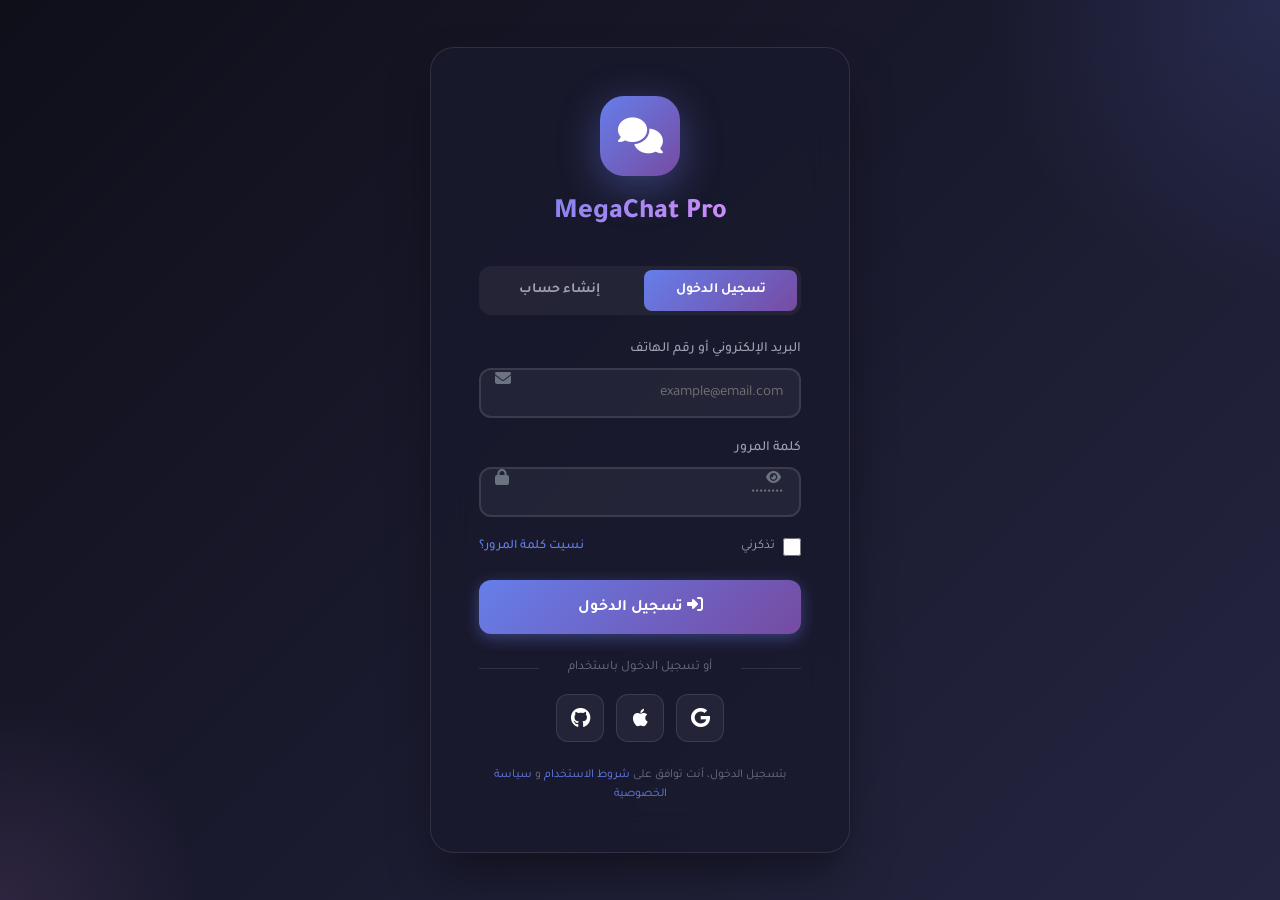
==== login.html @ 4c41cc25 "Create login.html" ====
<!DOCTYPE html>
<html lang="ar" dir="rtl">
<head>
    <meta charset="UTF-8">
    <meta name="viewport" content="width=device-width, initial-scale=1.0">
    <title>تسجيل الدخول - MegaChat Pro</title>
    <link rel="stylesheet" href="css/main.css">
    <link rel="stylesheet" href="css/animations.css">
    <link href="https://fonts.googleapis.com/css2?family=Tajawal:wght@300;400;500;700;800&display=swap" rel="stylesheet">
    <link rel="stylesheet" href="https://cdnjs.cloudflare.com/ajax/libs/font-awesome/6.4.0/css/all.min.css">
    <style>
        .auth-container {
            min-height: 100vh;
            display: flex;
            align-items: center;
            justify-content: center;
            background: linear-gradient(135deg, #0f0f1a 0%, #1a1a2e 50%, #252542 100%);
            position: relative;
            overflow: hidden;
        }

        .auth-container::before {
            content: '';
            position: absolute;
            width: 600px;
            height: 600px;
            background: radial-gradient(circle, rgba(102, 126, 234, 0.15) 0%, transparent 70%);
            top: -300px;
            right: -300px;
            animation: float 6s ease-in-out infinite;
        }

        .auth-container::after {
            content: '';
            position: absolute;
            width: 400px;
            height: 400px;
            background: radial-gradient(circle, rgba(240, 147, 251, 0.1) 0%, transparent 70%);
            bottom: -200px;
            left: -200px;
            animation: float 8s ease-in-out infinite reverse;
        }

        @keyframes float {
            0%, 100% { transform: translate(0, 0) scale(1); }
            50% { transform: translate(30px, -30px) scale(1.1); }
        }

        .auth-box {
            background: rgba(26, 26, 46, 0.8);
            backdrop-filter: blur(20px);
            border: 1px solid rgba(255, 255, 255, 0.1);
            border-radius: 24px;
            padding: 48px;
            width: 100%;
            max-width: 420px;
            position: relative;
            z-index: 10;
            box-shadow: 0 25px 50px -12px rgba(0, 0, 0, 0.5);
        }

        .auth-logo {
            text-align: center;
            margin-bottom: 32px;
        }

        .auth-logo-icon {
            width: 80px;
            height: 80px;
            background: linear-gradient(135deg, #667eea, #764ba2);
            border-radius: 24px;
            display: flex;
            align-items: center;
            justify-content: center;
            margin: 0 auto 16px;
            font-size: 36px;
            color: white;
            box-shadow: 0 10px 40px rgba(102, 126, 234, 0.4);
            animation: logoPulse 2s ease-in-out infinite;
        }

        @keyframes logoPulse {
            0%, 100% { transform: scale(1); box-shadow: 0 10px 40px rgba(102, 126, 234, 0.4); }
            50% { transform: scale(1.05); box-shadow: 0 15px 50px rgba(102, 126, 234, 0.6); }
        }

        .auth-logo h1 {
            font-size: 28px;
            font-weight: 800;
            background: linear-gradient(135deg, #667eea, #f093fb);
            -webkit-background-clip: text;
            -webkit-text-fill-color: transparent;
        }

        .auth-tabs {
            display: flex;
            gap: 8px;
            margin-bottom: 24px;
            background: rgba(255, 255, 255, 0.05);
            padding: 4px;
            border-radius: 12px;
        }

        .auth-tab {
            flex: 1;
            padding: 12px;
            background: none;
            border: none;
            color: #a0a0b0;
            font-family: inherit;
            font-size: 14px;
            font-weight: 600;
            cursor: pointer;
            border-radius: 8px;
            transition: all 0.3s ease;
        }

        .auth-tab.active {
            background: linear-gradient(135deg, #667eea, #764ba2);
            color: white;
        }

        .auth-form {
            display: none;
        }

        .auth-form.active {
            display: block;
            animation: fadeInUp 0.4s ease;
        }

        @keyframes fadeInUp {
            from { opacity: 0; transform: translateY(20px); }
            to { opacity: 1; transform: translateY(0); }
        }

        .form-group {
            margin-bottom: 20px;
            position: relative;
        }

        .form-group label {
            display: block;
            margin-bottom: 8px;
            font-size: 14px;
            color: #a0a0b0;
            font-weight: 500;
        }

        .input-icon {
            position: absolute;
            left: 16px;
            top: 50%;
            transform: translateY(-50%);
            color: #6b7280;
            transition: color 0.3s ease;
        }

        .form-group input {
            width: 100%;
            padding: 14px 16px 14px 48px;
            background: rgba(255, 255, 255, 0.05);
            border: 2px solid rgba(255, 255, 255, 0.1);
            border-radius: 12px;
            color: white;
            font-family: inherit;
            font-size: 15px;
            transition: all 0.3s ease;
        }

        .form-group input:focus {
            outline: none;
            border-color: #667eea;
            background: rgba(102, 126, 234, 0.05);
        }

        .form-group input:focus + .input-icon {
            color: #667eea;
        }

        .password-toggle {
            position: absolute;
            right: 16px;
            top: 50%;
            transform: translateY(-50%);
            background: none;
            border: none;
            color: #6b7280;
            cursor: pointer;
            padding: 4px;
        }

        .remember-forgot {
            display: flex;
            justify-content: space-between;
            align-items: center;
            margin-bottom: 24px;
            font-size: 13px;
        }

        .remember-me {
            display: flex;
            align-items: center;
            gap: 8px;
            color: #a0a0b0;
            cursor: pointer;
        }

        .remember-me input {
            width: 18px;
            height: 18px;
            accent-color: #667eea;
        }

        .forgot-password {
            color: #667eea;
            text-decoration: none;
            font-weight: 500;
            transition: color 0.3s ease;
        }

        .forgot-password:hover {
            color: #8b5cf6;
        }

        .btn-auth {
            width: 100%;
            padding: 16px;
            background: linear-gradient(135deg, #667eea, #764ba2);
            border: none;
            border-radius: 12px;
            color: white;
            font-family: inherit;
            font-size: 16px;
            font-weight: 700;
            cursor: pointer;
            transition: all 0.3s ease;
            box-shadow: 0 4px 15px rgba(102, 126, 234, 0.4);
            position: relative;
            overflow: hidden;
        }

        .btn-auth::before {
            content: '';
            position: absolute;
            top: 0;
            left: -100%;
            width: 100%;
            height: 100%;
            background: linear-gradient(90deg, transparent, rgba(255,255,255,0.2), transparent);
            transition: left 0.5s ease;
        }

        .btn-auth:hover::before {
            left: 100%;
        }

        .btn-auth:hover {
            transform: translateY(-2px);
            box-shadow: 0 8px 25px rgba(102, 126, 234, 0.5);
        }

        .btn-auth:active {
            transform: translateY(0);
        }

        .social-auth {
            margin-top: 24px;
            text-align: center;
        }

        .social-auth p {
            color: #6b7280;
            font-size: 13px;
            margin-bottom: 16px;
            position: relative;
        }

        .social-auth p::before,
        .social-auth p::after {
            content: '';
            position: absolute;
            top: 50%;
            width: 60px;
            height: 1px;
            background: rgba(255, 255, 255, 0.1);
        }

        .social-auth p::before { right: 0; }
        .social-auth p::after { left: 0; }

        .social-buttons {
            display: flex;
            gap: 12px;
            justify-content: center;
        }

        .btn-social {
            width: 48px;
            height: 48px;
            border-radius: 12px;
            background: rgba(255, 255, 255, 0.05);
            border: 1px solid rgba(255, 255, 255, 0.1);
            color: white;
            font-size: 20px;
            cursor: pointer;
            transition: all 0.3s ease;
            display: flex;
            align-items: center;
            justify-content: center;
        }

        .btn-social:hover {
            background: rgba(255, 255, 255, 0.1);
            transform: translateY(-3px);
        }

        .btn-social.google:hover { color: #ea4335; border-color: #ea4335; }
        .btn-social.apple:hover { color: #fff; border-color: #fff; }
        .btn-social.github:hover { color: #fff; border-color: #fff; }

        .terms {
            margin-top: 24px;
            text-align: center;
            font-size: 12px;
            color: #6b7280;
            line-height: 1.6;
        }

        .terms a {
            color: #667eea;
            text-decoration: none;
        }

        .alert {
            padding: 12px 16px;
            border-radius: 8px;
            margin-bottom: 16px;
            font-size: 14px;
            display: none;
            align-items: center;
            gap: 8px;
        }

        .alert.error {
            background: rgba(239, 68, 68, 0.1);
            border: 1px solid rgba(239, 68, 68, 0.2);
            color: #ef4444;
        }

        .alert.success {
            background: rgba(74, 222, 128, 0.1);
            border: 1px solid rgba(74, 222, 128, 0.2);
            color: #4ade80;
        }

        .alert.show {
            display: flex;
            animation: shake 0.5s ease;
        }

        @keyframes shake {
            0%, 100% { transform: translateX(0); }
            25% { transform: translateX(-10px); }
            75% { transform: translateX(10px); }
        }
    </style>
</head>
<body>
    <div class="auth-container">
        <div class="auth-box">
            <div class="auth-logo">
                <div class="auth-logo-icon">
                    <i class="fas fa-comments"></i>
                </div>
                <h1>MegaChat Pro</h1>
            </div>

            <div class="auth-tabs">
                <button class="auth-tab active" data-tab="login">تسجيل الدخول</button>
                <button class="auth-tab" data-tab="register">إنشاء حساب</button>
            </div>

            <!-- نموذج تسجيل الدخول -->
            <form class="auth-form active" id="loginForm">
                <div class="alert" id="loginAlert">
                    <i class="fas fa-exclamation-circle"></i>
                    <span></span>
                </div>

                <div class="form-group">
                    <label>البريد الإلكتروني أو رقم الهاتف</label>
                    <input type="text" id="loginEmail" placeholder="example@email.com" required>
                    <i class="fas fa-envelope input-icon"></i>
                </div>

                <div class="form-group">
                    <label>كلمة المرور</label>
                    <input type="password" id="loginPassword" placeholder="••••••••" required>
                    <i class="fas fa-lock input-icon"></i>
                    <button type="button" class="password-toggle" onclick="togglePassword('loginPassword')">
                        <i class="fas fa-eye"></i>
                    </button>
                </div>

                <div class="remember-forgot">
                    <label class="remember-me">
                        <input type="checkbox" id="rememberMe">
                        <span>تذكرني</span>
                    </label>
                    <a href="#" class="forgot-password">نسيت كلمة المرور؟</a>
                </div>

                <button type="submit" class="btn-auth">
                    <i class="fas fa-sign-in-alt"></i> تسجيل الدخول
                </button>
            </form>

            <!-- نموذج التسجيل -->
            <form class="auth-form" id="registerForm">
                <div class="alert" id="registerAlert">
                    <i class="fas fa-exclamation-circle"></i>
                    <span></span>
                </div>

                <div class="form-group">
                    <label>الاسم الكامل</label>
                    <input type="text" id="registerName" placeholder="أحمد محمد" required>
                    <i class="fas fa-user input-icon"></i>
                </div>

                <div class="form-group">
                    <label>البريد الإلكتروني</label>
                    <input type="email" id="registerEmail" placeholder="example@email.com" required>
                    <i class="fas fa-envelope input-icon"></i>
                </div>

                <div class="form-group">
                    <label>كلمة المرور</label>
                    <input type="password" id="registerPassword" placeholder="••••••••" required minlength="8">
                    <i class="fas fa-lock input-icon"></i>
                    <button type="button" class="password-toggle" onclick="togglePassword('registerPassword')">
                        <i class="fas fa-eye"></i>
                    </button>
                </div>

                <div class="form-group">
                    <label>تأكيد كلمة المرور</label>
                    <input type="password" id="confirmPassword" placeholder="••••••••" required>
                    <i class="fas fa-lock input-icon"></i>
                </div>

                <button type="submit" class="btn-auth">
                    <i class="fas fa-user-plus"></i> إنشاء حساب
                </button>
            </form>

            <div class="social-auth">
                <p>أو تسجيل الدخول باستخدام</p>
                <div class="social-buttons">
                    <button class="btn-social google" onclick="socialLogin('google')">
                        <i class="fab fa-google"></i>
                    </button>
                    <button class="btn-social apple" onclick="socialLogin('apple')">
                        <i class="fab fa-apple"></i>
                    </button>
                    <button class="btn-social github" onclick="socialLogin('github')">
                        <i class="fab fa-github"></i>
                    </button>
                </div>
            </div>

            <p class="terms">
                بتسجيل الدخول، أنت توافق على <a href="#">شروط الاستخدام</a> و <a href="#">سياسة الخصوصية</a>
            </p>
        </div>
    </div>

    <script src="js/storage.js"></script>
    <script>
        // تبديل التبويبات
        document.querySelectorAll('.auth-tab').forEach(tab => {
            tab.addEventListener('click', () => {
                document.querySelectorAll('.auth-tab').forEach(t => t.classList.remove('active'));
                document.querySelectorAll('.auth-form').forEach(f => f.classList.remove('active'));
                
                tab.classList.add('active');
                document.getElementById(tab.dataset.tab + 'Form').classList.add('active');
            });
        });

        // إظهار/إخفاء كلمة المرور
        function togglePassword(inputId) {
            const input = document.getElementById(inputId);
            const icon = input.nextElementSibling.nextElementSibling.querySelector('i');
            
            if (input.type === 'password') {
                input.type = 'text';
                icon.classList.remove('fa-eye');
                icon.classList.add('fa-eye-slash');
            } else {
                input.type = 'password';
                icon.classList.remove('fa-eye-slash');
                icon.classList.add('fa-eye');
            }
        }

        // تسجيل الدخول
        document.getElementById('loginForm').addEventListener('submit', async (e) => {
            e.preventDefault();
            
            const email = document.getElementById('loginEmail').value;
            const password = document.getElementById('loginPassword').value;
            const remember = document.getElementById('rememberMe').checked;
            
            // محاكاة تسجيل الدخول
            const alert = document.getElementById('loginAlert');
            
            if (email && password.length >= 6) {
                // نجاح
                const user = {
                    id: Date.now(),
                    name: email.split('@')[0],
                    email: email,
                    avatar: `https://i.pravatar.cc/150?img=${Math.floor(Math.random() * 70)}`,
                    status: 'online'
                };
                
                StorageManager.setLocal('user', user);
                StorageManager.setLocal('isLoggedIn', true);
                StorageManager.setLocal('rememberMe', remember);
                
                alert.className = 'alert success show';
                alert.querySelector('span').textContent = 'جاري تسجيل الدخول...';
                
                setTimeout(() => {
                    window.location.href = 'index.html';
                }, 1000);
            } else {
                alert.className = 'alert error show';
                alert.querySelector('span').textContent = 'البريد الإلكتروني أو كلمة المرور غير صحيحة';
            }
        });

        // التسجيل
        document.getElementById('registerForm').addEventListener('submit', async (e) => {
            e.preventDefault();
            
            const name = document.getElementById('registerName').value;
            const email = document.getElementById('registerEmail').value;
            const password = document.getElementById('registerPassword').value;
            const confirm = document.getElementById('confirmPassword').value;
            
            const alert = document.getElementById('registerAlert');
            
            if (password !== confirm) {
                alert.className = 'alert error show';
                alert.querySelector('span').textContent = 'كلمات المرور غير متطابقة';
                return;
            }
            
            if (password.length < 8) {
                alert.className = 'alert error show';
                alert.querySelector('span').textContent = 'كلمة المرور يجب أن تكون 8 أحرف على الأقل';
                return;
            }
            
            // نجاح التسجيل
            const user = {
                id: Date.now(),
                name: name,
                email: email,
                avatar: `https://i.pravatar.cc/150?img=${Math.floor(Math.random() * 70)}`,
                status: 'online'
            };
            
            StorageManager.setLocal('user', user);
            StorageManager.setLocal('isLoggedIn', true);
            
            alert.className = 'alert success show';
            alert.querySelector('span').textContent = 'تم إنشاء الحساب بنجاح!';
            
            setTimeout(() => {
                window.location.href = 'index.html';
            }, 1500);
        });

        // تسجيل دخول اجتماعي
        function socialLogin(provider) {
            console.log('Social login with:', provider);
            // محاكاة
            const user = {
                id: Date.now(),
                name: provider + ' User',
                email: `user@${provider}.com`,
                avatar: `https://i.pravatar.cc/150?img=${Math.floor(Math.random() * 70)}`,
                status: 'online'
            };
            
            StorageManager.setLocal('user', user);
            StorageManager.setLocal('isLoggedIn', true);
            
            window.location.href = 'index.html';
        }

        // التحقق من تسجيل الدخول
        i
---- css/main.css ----
/* ==========================================
   MegaChat Pro - Main Styles
   ========================================== */

/* CSS Variables */
:root {
    /* الألوان الأساسية */
    --primary: #667eea;
    --primary-light: #8b5cf6;
    --primary-dark: #5a67d8;
    --secondary: #764ba2;
    --accent: #f093fb;
    
    /* ألوان الحالة */
    --online: #4ade80;
    --offline: #9ca3af;
    --away: #fbbf24;
    --busy: #ef4444;
    
    /* الخلفيات */
    --bg-primary: #0f0f1a;
    --bg-secondary: #1a1a2e;
    --bg-tertiary: #252542;
    --bg-elevated: #2d2d4a;
    
    /* النصوص */
    --text-primary: #ffffff;
    --text-secondary: #a0a0b0;
    --text-tertiary: #6b7280;
    --text-muted: #4b5563;
    
    /* الحدود والظلال */
    --border-color: rgba(255, 255, 255, 0.1);
    --shadow-sm: 0 1px 2px 0 rgba(0, 0, 0, 0.05);
    --shadow: 0 4px 6px -1px rgba(0, 0, 0, 0.1);
    --shadow-lg: 0 10px 15px -3px rgba(0, 0, 0, 0.1);
    --shadow-xl: 0 20px 25px -5px rgba(0, 0, 0, 0.1);
    
    /* المسافات */
    --space-xs: 0.25rem;
    --space-sm: 0.5rem;
    --space-md: 1rem;
    --space-lg: 1.5rem;
    --space-xl: 2rem;
    
    /* الحواف */
    --radius-sm: 0.375rem;
    --radius: 0.5rem;
    --radius-lg: 0.75rem;
    --radius-xl: 1rem;
    --radius-full: 9999px;
    
    /* الانتقالات */
    --transition-fast: 150ms ease;
    --transition: 300ms ease;
    --transition-slow: 500ms ease;
    
    /* الخطوط */
    --font-family: 'Tajawal', -apple-system, BlinkMacSystemFont, sans-serif;
    --font-mono: 'Courier New', monospace;
}

/* Reset & Base */
*, *::before, *::after {
    margin: 0;
    padding: 0;
    box-sizing: border-box;
}

html {
    font-size: 16px;
    -webkit-font-smoothing: antialiased;
    -moz-osx-font-smoothing: grayscale;
}

body {
    font-family: var(--font-family);
    background: var(--bg-primary);
    color: var(--text-primary);
    line-height: 1.5;
    overflow: hidden;
    height: 100vh;
    width: 100vw;
}

/* Scrollbar */
::-webkit-scrollbar {
    width: 6px;
    height: 6px;
}

::-webkit-scrollbar-track {
    background: transparent;
}

::-webkit-scrollbar-thumb {
    background: var(--bg-tertiary);
    border-radius: var(--radius-full);
}

::-webkit-scrollbar-thumb:hover {
    background: var(--text-tertiary);
}

/* Utility Classes */
.hidden { display: none !important; }
.invisible { visibility: hidden; }
.flex { display: flex; }
.flex-col { flex-direction: column; }
.items-center { align-items: center; }
.justify-center { justify-content: center; }
.gap-2 { gap: 0.5rem; }
.gap-4 { gap: 1rem; }
.w-full { width: 100%; }
.h-full { height: 100%; }
.relative { position: relative; }
.absolute { position: absolute; }

/* Preloader */
.preloader {
    position: fixed;
    inset: 0;
    background: var(--bg-primary);
    display: flex;
    align-items: center;
    justify-content: center;
    z-index: 9999;
    transition: opacity var(--transition-slow), visibility var(--transition-slow);
}

.preloader.hidden {
    opacity: 0;
    visibility: hidden;
}

.preloader-content {
    text-align: center;
    padding: var(--space-xl);
}

/* 3D Logo Animation */
.logo-3d {
    width: 100px;
    height: 100px;
    margin: 0 auto var(--space-xl);
    perspective: 1000px;
}

.cube {
    width: 100%;
    height: 100%;
    position: relative;
    transform-style: preserve-3d;
    animation: rotate3d 4s infinite linear;
}

.face {
    position: absolute;
    width: 100px;
    height: 100px;
    background: linear-gradient(135deg, var(--primary), var(--secondary));
    border: 2px solid rgba(255,255,255,0.1);
    opacity: 0.9;
}

.front  { transform: translateZ(50px); }
.back   { transform: rotateY(180deg) translateZ(50px); }
.right  { transform: rotateY(90deg) translateZ(50px); }
.left   { transform: rotateY(-90deg) translateZ(50px); }
.top    { transform: rotateX(90deg) translateZ(50px); }
.bottom { transform: rotateX(-90deg) translateZ(50px); }

@keyframes rotate3d {
    0% { transform: rotateX(0deg) rotateY(0deg); }
    100% { transform: rotateX(360deg) rotateY(360deg); }
}

.loading-text {
    font-size: 2.5rem;
    font-weight: 800;
    background: linear-gradient(135deg, var(--primary), var(--accent));
    -webkit-background-clip: text;
    -webkit-text-fill-color: transparent;
    margin-bottom: var(--space-lg);
    animation: pulse 2s infinite;
}

.progress-container {
    width: 300px;
    height: 6px;
    background: var(--bg-tertiary);
    border-radius: var(--radius-full);
    margin: 0 auto var(--space-md);
    position: relative;
    overflow: hidden;
}

.progress-bar {
    height: 100%;
    background: linear-gradient(90deg, var(--primary), var(--accent));
    border-radius: var(--radius-full);
    width: 0%;
    transition: width 0.3s ease;
    position: relative;
    overflow: hidden;
}

.progress-bar::after {
    content: '';
    position: absolute;
    top: 0;
    left: 0;
    right: 0;
    bottom: 0;
    background: linear-gradient(90deg, transparent, rgba(255,255,255,0.3), transparent);
    animation: shimmer 1.5s infinite;
}

@keyframes shimmer {
    0% { transform: translateX(-100%); }
    100% { transform: translateX(100%); }
}

.progress-text {
    position: absolute;
    top: -25px;
    left: 50%;
    transform: translateX(-50%);
    font-size: 0.875rem;
    color: var(--text-secondary);
    font-weight: 600;
}

.loading-status {
    color: var(--text-secondary);
    font-size: 0.875rem;
    animation: fadeInOut 2s infinite;
}

@keyframes fadeInOut {
    0%, 100% { opacity: 0.5; }
    50% { opacity: 1; }
}

/* App Container */
.app {
    display: flex;
    height: 100vh;
    width: 100vw;
    overflow: hidden;
    opacity: 0;
    transition: opacity var(--transition-slow);
}

.app.visible {
    opacity: 1;
}

/* Sidebar */
.sidebar {
    width: 380px;
    min-width: 380px;
    background: var(--bg-secondary);
    border-left: 1px solid var(--border-color);
    display: flex;
    flex-direction: column;
    position: relative;
    z-index: 100;
    transition: transform var(--transition);
}

.sidebar.collapsed {
    transform: translateX(100%);
}

/* Sidebar Header */
.sidebar-header {
    padding: var(--space-md) var(--space-lg);
    display: flex;
    align-items: center;
    justify-content: space-between;
    border-bottom: 1px solid var(--border-color);
}

.brand {
    display: flex;
    align-items: center;
    gap: var(--space-sm);
}

.logo-icon {
    width: 40px;
    height: 40px;
    background: linear-gradient(135deg, var(--primary), var(--secondary));
    border-radius: var(--radius-lg);
    display: flex;
    align-items: center;
    justify-content: center;
    font-size: 1.25rem;
    box-shadow: 0 4px 15px rgba(102, 126, 234, 0.4);
}

.brand-name {
    font-size: 1.5rem;
    font-weight: 700;
    background: linear-gradient(135deg, var(--primary), var(--accent));
    -webkit-background-clip: text;
    -webkit-text-fill-color: transparent;
}

/* Buttons */
.btn-icon {
    width: 40px;
    height: 40px;
    border-radius: var(--radius-full);
    border: none;
    background: transparent;
    color: var(--text-secondary);
    cursor: pointer;
    display: flex;
    align-items: center;
    justify-content: center;
    transition: all var(--transition-fast);
    position: relative;
}

.btn-icon:hover {
    background: var(--bg-tertiary);
    color: var(--text-primary);
    transform: scale(1.05);
}

.btn-icon:active {
    transform: scale(0.95);
}

/* User Card */
.user-card {
    padding: var(--space-md) var(--space-lg);
    display: flex;
    align-items: center;
    gap: var(--space-md);
    position: relative;
    cursor: pointer;
    transition: background var(--transition-fast);
}

.user-card:hover {
    background: var(--bg-tertiary);
}

.user-avatar-container {
    position: relative;
    width: 50px;
    height: 50px;
}

.user-avatar {
    width: 100%;
    height: 100%;
    border-radius: var(--radius-full);
    object-fit: cover;
    border: 3px solid transparent;
    background: linear-gradient(135deg, var(--primary), var(--secondary)) border-box;
    -webkit-mask: linear-gradient(#fff 0 0) padding-box, linear-gradient(#fff 0 0);
    -webkit-mask-composite: xor;
    mask-composite: exclude;
}

.status-ring {
    position: absolute;
    bottom: 0;
    right: 0;
    width: 14px;
    height: 14px;
    border-radius: var(--radius-full);
    border: 2px solid var(--bg-secondary);
}

.status-ring.online { background: var(--online); box-shadow: 0 0 10px var(--online); }
.status-ring.offline { background: var(--offline); }
.status-ring.away { background: var(--away); }
.status-ring.busy { background: var(--busy); }

.story-ring {
    position: absolute;
    inset: -3px;
    border-radius: var(--radius-full);
    border: 2px solid transparent;
    pointer-events: none;
}

.story-ring[data-has-story="true"] {
    border-color: var(--accent);
    animation: storyPulse 2s infinite;
}

@keyframes storyPulse {
    0%, 100% { box-shadow: 0 0 0 0 rgba(240, 147, 251, 0.4); }
    50% { box-shadow: 0 0 0 10px rgba(240, 147, 251, 0); }
}

.user-info {
    flex: 1;
    min-width: 0;
}

.user-info h3 {
    font-size: 1rem;
    font-weight: 600;
    margin-bottom: 2px;
    white-space: nowrap;
    overflow: hidden;
    text-overflow: ellipsis;
}

.user-status {
    font-size: 0.75rem;
    color: var(--online);
    display: flex;
    align-items: center;
    gap: 4px;
}

/* Dropdown */
.dropdown-menu {
    position: absolute;
    top: 100%;
    right: var(--space-lg);
    background: var(--bg-elevated);
    border-radius: var(--radius-lg);
    box-shadow: var(--shadow-xl);
    min-width: 200px;
    padding: var(--space-sm);
    opacity: 0;
    visibility: hidden;
    transform: translateY(-10px);
    transition: all var(--transition);
    z-index: 1000;
    border: 1px solid var(--border-color);
}

.dropdown-menu.active {
    opacity: 1;
    visibility: visible;
    transform: translateY(0);
}

.dropdown-item {
    display: flex;
    align-items: center;
    gap: var(--space-md);
    padding: var(--space-md);
    color: var(--text-primary);
    text-decoration: none;
    border-radius: var(--radius);
    transition: background var(--transition-fast);
    cursor: pointer;
}

.dropdown-item:hover {
    background: var(--bg-tertiary);
}

.dropdown-item.text-danger {
    color: var(--busy);
}

.dropdown-divider {
    height: 1px;
    background: var(--border-color);
    margin: var(--space-sm) 0;
}

/* Search Section */
.search-section {
    padding: var(--space-md) var(--space-lg);
    border-bottom: 1px solid var(--border-color);
}

.search-box {
    position: relative;
    display: flex;
    align-items: center;
}

.search-icon {
    position: absolute;
    right: var(--space-md);
    color: var(--text-secondary);
    pointer-events: none;
}

.search-box input {
    width: 100%;
    padding: var(--space-md) var(--space-xl);
    padding-left: 40px;
    background: var(--bg-tertiary);
    border: 2px solid transparent;
    border-radius: var(--radius-full);
    color: var(--text-primary);
    font-family: inherit;
    font-size: 0.9rem;
    transition: all var(--transition-fast);
}

.search-box input:focus {
    outline: none;
    border-color: var(--primary);
    background: var(--bg-elevated);
}

.search-filter {
    position: absolute;
    left: var(--space-sm);
}

/* Search Filters */
.search-filters {
    display: flex;
    gap: var(--space-sm);
    margin-top: var(--space-md);
    overflow-x: auto;
    padding-bottom: var(--space-sm);
}

.filter-chip {
    display: flex;
    align-items: center;
    gap: var(--space-xs);
    padding: var(--space-sm) var(--space-md);
    background: var(--bg-tertiary);
    border-radius: var(--radius-full);
    font-size: 0.8rem;
    color: var(--text-secondary);
    cursor: pointer;
    white-space: nowrap;
    transition: all var(--transition-fast);
    border: 1px solid transparent;
}

.filter-chip:hover {
    background: var(--bg-elevated);
}

.filter-chip.active {
    background: linear-gradient(135deg, var(--primary), var(--secondary));
    color: white;
    border-color: var(--primary);
}

/* Tabs */
.tabs-container {
    flex: 1;
    display: flex;
    flex-direction: column;
    overflow: hidden;
}

.tabs-header {
    display: flex;
    padding: 0 var(--space-lg);
    border-bottom: 1px solid var(--border-color);
    gap: var(--space-xs);
}

.tab-btn {
    flex: 1;
    padding: var(--space-md);
    background: none;
    border: none;
    color: var(--text-secondary);
    font-family: inherit;
    font-size: 0.85rem;
    cursor: pointer;
    position: relative;
    transition: all var(--transition-fast);
    display: flex;
    align-items: center;
    justify-content: center;
    gap: var(--space-xs);
    border-bottom: 2px solid transparent;
    margin-bottom: -1px;
}

.tab-btn:hover {
    color: var(--text-primary);
    background: var(--bg-tertiary);
}

.tab-btn.active {
    color: var(--primary);
    border-bottom-color: var(--primary);
}

.badge {
    background: var(--primary);
    color: white;
    font-size: 0.7rem;
    padding: 2px 6px;
    border-radius: var(--radius-full);
    font-weight: 600;
}

/* Tab Content */
.tab-content {
    display: none;
    flex: 1;
    overflow-y: auto;
    padding: var(--space-md);
}

.tab-content.active {
    display: block;
}

/* Conversations List */
.conversations-list {
    display: flex;
    flex-direction: column;
    gap: var(--space-xs);
}

.conversation-item {
    display: flex;
    align-items: center;
    gap: var(--space-md);
    padding: var(--space-md);
    border-radius: var(--radius-lg);
    cursor: pointer;
    transition: all var(--transition-fast);
    position: relative;
    overflow: hidden;
}

.conversation-item::before {
    content: '';
    position: absolute;
    left: 0;
    top: 0;
    height: 100%;
    width: 0;
    background: linear-gradient(90deg, var(--primary), transparent);
    opacity: 0.1;
    transition: width 0.3s ease;
}

.conversation-item:hover::before,
.conversation-item.active::before {
    width: 100%;
}

.conversation-item:hover,
.conversation-item.active {
    background: var(--bg-tertiary);
}

.conversation-avatar {
    position: relative;
    width: 50px;
    height: 50px;
    flex-shrink: 0;
}

.conversation-avatar img {
    width: 100%;
    height: 100%;
    border-radius: var(--radius-full);
    object-fit: cover;
}

.conversation-info {
    flex: 1;
    min-width: 0;
}

.conversation-header {
    display: flex;
    justify-content: space-between;
    align-items: center;
    margin-bottom: 4px;
}

.conversation-name {
    font-weight: 600;
    font-size: 0.95rem;
    white-space: nowrap;
    overflow: hidden;
    text-overflow: ellipsis;
}

.conversation-time {
    font-size: 0.75rem;
    color: var(--text-tertiary);
    white-space: nowrap;
}

.conversation-preview {
    display: flex;
    justify-content: space-between;
    align-items: center;
    gap: var(--space-sm);
}

.conversation-message {
    font-size: 0.85rem;
    color: var(--text-secondary);
    white-space: nowrap;
    overflow: hidden;
    text-overflow: ellipsis;
    flex: 1;
}

.conversation-message.unread {
    color: var(--text-primary);
    font-weight: 500;
}

.conversation-badge {
    background: var(--primary);
    color: white;
    font-size: 0.7rem;
    min-width: 20px;
    height: 20px;
    border-radius: var(--radius-full);
    display: flex;
    align-items: center;
    justify-content: center;
    font-weight: 600;
    animation: badgePulse 2s infinite;
}

@keyframes badgePulse {
    0%, 100% { transform: scale(1); }
    50% { transform: scale(1.1); }
}

/* Floating Action Button */
.fab-btn {
    position: absolute;
    bottom: var(--space-xl);
    left: var(--space-xl);
    width: 56px;
    height: 56px;
    border-radius: var(--radius-full);
    background: linear-gradient(135deg, var(--primary), var(--secondary));
    border: none;
    color: white;
    font-size: 1.5rem;
    cursor: pointer;
    box-shadow: 0 4px 15px rgba(102, 126, 234, 0.4);
    transition: all var(--transition);
    display: flex;
    align-items: center;
    justify-content: center;
    z-index: 10;
}

.fab-btn:hover {
    transform: scale(1.1) rotate(90deg);
    box-shadow: 0 6px 20px rgba(102, 126, 234, 0.6);
}

.fab-tooltip {
    position: absolute;
    right: calc(100% + 10px);
    background: var(--bg-elevated);
    padding: var(--space-sm) var(--space-md);
    border-radius: var(--radius);
    font-size: 0.8rem;
    white-space: nowrap;
    opacity: 0;
    visibility: hidden;
    transform: translateX(10px);
    transition: all var(--transition-fast);
}

.fab-btn:hover .fab-tooltip {
    opacity: 1;
    visibility: visible;
    transform: translateX(0);
}

/* Chat Area */
.chat-area {
    flex: 1;
    display: flex;
    flex-direction: column;
    background: var(--bg-primary);
    position: relative;
    overflow: hidden;
}

/* Empty State */
.empty-state {
    flex: 1;
    display: flex;
    flex-direction: column;
    align-items: center;
    justify-content: center;
    text-align: center;
    padding: var(--space-xl);
    color: var(--text-secondary);
}

.empty-illustration {
    width: 200px;
    height: 200px;
    margin-bottom: var(--space-xl);
    position: relative;
}

.floating-icons {
    width: 100%;
    height: 100%;
    position: relative;
}

.floating-icons i {
    position: absolute;
    font-size: 3rem;
    color: var(--primary);
    opacity: 0.3;
    animation: float 3s ease-in-out infinite;
}

.floating-icons i:nth-child(1) {
    top: 20%;
    left: 20%;
    animation-delay: 0s;
}

.floating-icons i:nth-child(2) {
    top: 50%;
    right: 20%;
    animation-delay: 1s;
    color: var(--accent);
}

.floating-icons i:nth-child(3) {
    bottom: 20%;
    left: 40%;
    animation-delay: 2s;
}

@keyframes float {
    0%, 100% { transform: translateY(0) rotate(0deg); }
    50% { transform: translateY(-20px) rotate(5deg); }
}

.empty-state h2 {
    font-size: 1.5rem;
    margin-bottom: var(--space-sm);
    color: var(--text-primary);
}

.empty-state p {
    margin-bottom: var(--space-lg);
    max-width: 300px;
}

.btn-primary {
    padding: var(--space-md) var(--space-xl);
    background: linear-gradient(135deg, var(--primary), var(--secondary));
    border: none;
    border-radius: var(--radius-full);
    color: white;
    font-family: inherit;
    font-size: 1rem;
    cursor: pointer;
    display: flex;
    align-items: center;
    gap: var(--space-sm);
    transition: all var(--transition-fast);
    box-shadow: 0 4px 15px rgba(102, 126, 234, 0.4);
}

.btn-primary:hover {
    transform: translateY(-2px);
    box-shadow: 0 6px 20px rgba(102, 126, 234, 0.6);
}

/* Chat Interface */
.chat-interface {
    flex: 1;
    display: flex;
    flex-direction: column;
    height: 100%;
}

/* Chat Header */
.chat-header {
    padding: var(--space-md) var(--space-xl);
    background: rgba(26, 26, 46, 0.95);
    backdrop-filter: blur(10px);
    border-bottom: 1px solid var(--border-color);
    display: flex;
    align-items: center;
    justify-content: space-between;
    z-index: 10;
}

.chat-header-info {
    display: flex;
    align-items: center;
    gap: var(--space-md);
}

.mobile-back {
    display: none;
}

.chat-user-info {
    display: flex;
    align-items: center;
    gap: var(--space-md);
    cursor: pointer;
    padding: var(--space-sm);
    border-radius: var(--radius-lg);
    transition: background var(--transition-fast);
}

.chat-user-info:hover {
    background: var(--bg-tertiary);
}

.avatar-container {
    position: relative;
    width: 45px;
    height: 45px;
}

.chat-avatar {
    width: 100%;
    height: 100%;
    border-radius: var(--radius-full);
    object-fit: cover;
}

.status-indicator {
    position: absolute;
    bottom: 0;
    right: 0;
    width: 12px;
    height: 12px;
    border-radius: var(--radius-full);
    border: 2px solid var(--bg-secondary);
}

.status-indicator.online { 
    background: var(--online); 
    box-shadow: 0 0 8px var(--online);
    animation:
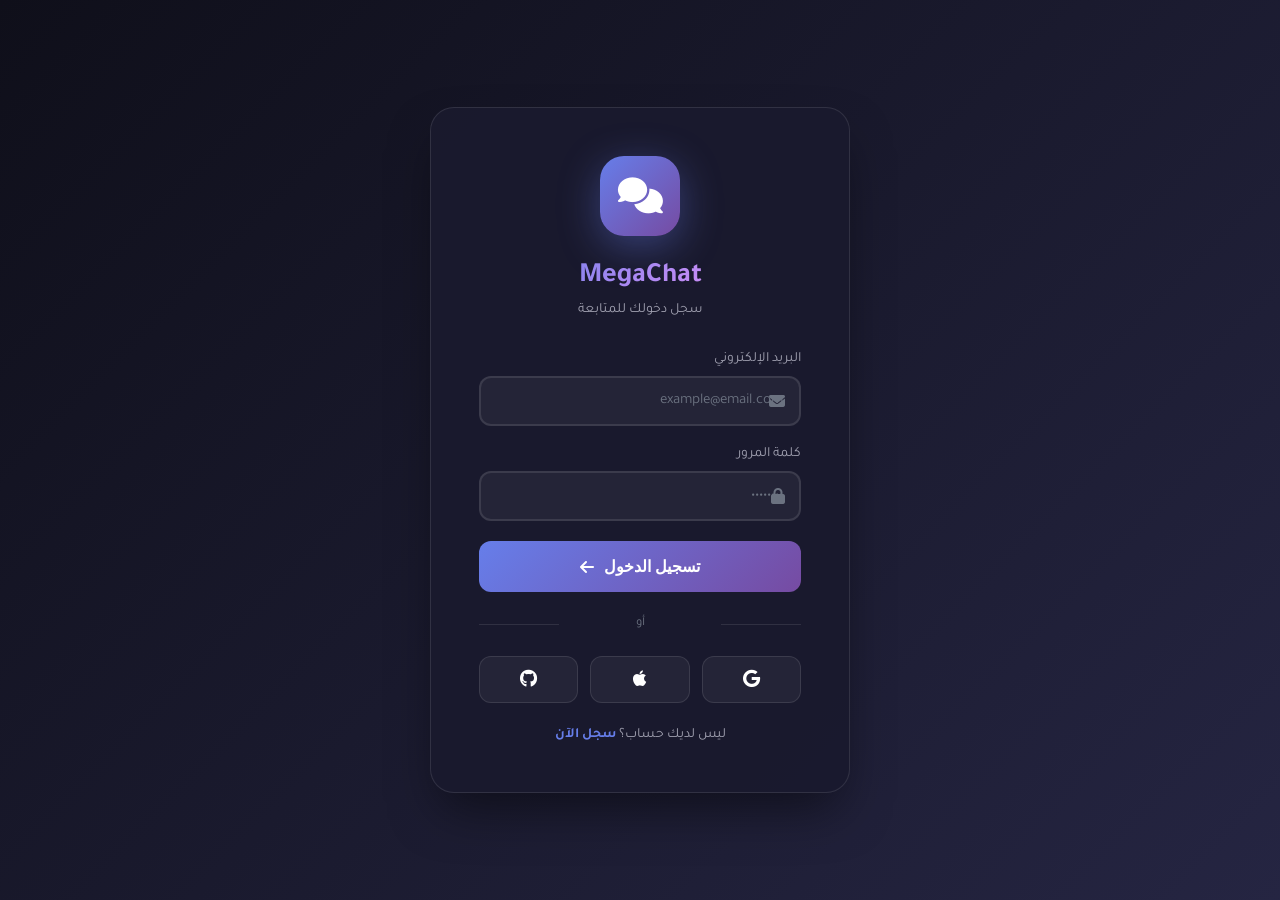
==== commit 0e3886b2: "Create login.html" ====
--- a/login.html
+++ b/login.html
@@ -3,68 +3,51 @@
 <head>
     <meta charset="UTF-8">
     <meta name="viewport" content="width=device-width, initial-scale=1.0">
-    <title>تسجيل الدخول - MegaChat Pro</title>
-    <link rel="stylesheet" href="css/main.css">
-    <link rel="stylesheet" href="css/animations.css">
+    <title>تسجيل الدخول - MegaChat</title>
     <link href="https://fonts.googleapis.com/css2?family=Tajawal:wght@300;400;500;700;800&display=swap" rel="stylesheet">
     <link rel="stylesheet" href="https://cdnjs.cloudflare.com/ajax/libs/font-awesome/6.4.0/css/all.min.css">
     <style>
-        .auth-container {
+        * {
+            margin: 0;
+            padding: 0;
+            box-sizing: border-box;
+        }
+
+        body {
+            font-family: 'Tajawal', sans-serif;
+            background: linear-gradient(135deg, #0f0f1a 0%, #1a1a2e 50%, #252542 100%);
             min-height: 100vh;
             display: flex;
             align-items: center;
             justify-content: center;
-            background: linear-gradient(135deg, #0f0f1a 0%, #1a1a2e 50%, #252542 100%);
-            position: relative;
+            color: white;
             overflow: hidden;
         }
 
-        .auth-container::before {
-            content: '';
-            position: absolute;
-            width: 600px;
-            height: 600px;
-            background: radial-gradient(circle, rgba(102, 126, 234, 0.15) 0%, transparent 70%);
-            top: -300px;
-            right: -300px;
-            animation: float 6s ease-in-out infinite;
-        }
-
-        .auth-container::after {
-            content: '';
-            position: absolute;
-            width: 400px;
-            height: 400px;
-            background: radial-gradient(circle, rgba(240, 147, 251, 0.1) 0%, transparent 70%);
-            bottom: -200px;
-            left: -200px;
-            animation: float 8s ease-in-out infinite reverse;
-        }
-
-        @keyframes float {
-            0%, 100% { transform: translate(0, 0) scale(1); }
-            50% { transform: translate(30px, -30px) scale(1.1); }
-        }
-
         .auth-box {
-            background: rgba(26, 26, 46, 0.8);
-            backdrop-filter: blur(20px);
-            border: 1px solid rgba(255, 255, 255, 0.1);
+            background: rgba(26, 26, 46, 0.95);
+            padding: 48px;
             border-radius: 24px;
-            padding: 48px;
             width: 100%;
             max-width: 420px;
-            position: relative;
-            z-index: 10;
+            text-align: center;
+            border: 1px solid rgba(255, 255, 255, 0.1);
             box-shadow: 0 25px 50px -12px rgba(0, 0, 0, 0.5);
-        }
-
-        .auth-logo {
-            text-align: center;
-            margin-bottom: 32px;
-        }
-
-        .auth-logo-icon {
+            animation: slideUp 0.5s ease;
+        }
+
+        @keyframes slideUp {
+            from {
+                opacity: 0;
+                transform: translateY(30px);
+            }
+            to {
+                opacity: 1;
+                transform: translateY(0);
+            }
+        }
+
+        .logo-icon {
             width: 80px;
             height: 80px;
             background: linear-gradient(135deg, #667eea, #764ba2);
@@ -72,91 +55,50 @@
             display: flex;
             align-items: center;
             justify-content: center;
-            margin: 0 auto 16px;
+            margin: 0 auto 24px;
             font-size: 36px;
-            color: white;
             box-shadow: 0 10px 40px rgba(102, 126, 234, 0.4);
-            animation: logoPulse 2s ease-in-out infinite;
-        }
-
-        @keyframes logoPulse {
-            0%, 100% { transform: scale(1); box-shadow: 0 10px 40px rgba(102, 126, 234, 0.4); }
-            50% { transform: scale(1.05); box-shadow: 0 15px 50px rgba(102, 126, 234, 0.6); }
-        }
-
-        .auth-logo h1 {
+        }
+
+        h1 {
             font-size: 28px;
-            font-weight: 800;
+            margin-bottom: 8px;
             background: linear-gradient(135deg, #667eea, #f093fb);
             -webkit-background-clip: text;
             -webkit-text-fill-color: transparent;
         }
 
-        .auth-tabs {
-            display: flex;
-            gap: 8px;
-            margin-bottom: 24px;
-            background: rgba(255, 255, 255, 0.05);
-            padding: 4px;
-            border-radius: 12px;
-        }
-
-        .auth-tab {
-            flex: 1;
-            padding: 12px;
-            background: none;
-            border: none;
+        .subtitle {
             color: #a0a0b0;
-            font-family: inherit;
+            margin-bottom: 32px;
             font-size: 14px;
-            font-weight: 600;
-            cursor: pointer;
-            border-radius: 8px;
-            transition: all 0.3s ease;
-        }
-
-        .auth-tab.active {
-            background: linear-gradient(135deg, #667eea, #764ba2);
-            color: white;
-        }
-
-        .auth-form {
-            display: none;
-        }
-
-        .auth-form.active {
-            display: block;
-            animation: fadeInUp 0.4s ease;
-        }
-
-        @keyframes fadeInUp {
-            from { opacity: 0; transform: translateY(20px); }
-            to { opacity: 1; transform: translateY(0); }
         }
 
         .form-group {
             margin-bottom: 20px;
-            position: relative;
+            text-align: right;
         }
 
         .form-group label {
             display: block;
             margin-bottom: 8px;
+            color: #a0a0b0;
             font-size: 14px;
-            color: #a0a0b0;
-            font-weight: 500;
-        }
-
-        .input-icon {
+        }
+
+        .input-wrapper {
+            position: relative;
+        }
+
+        .input-wrapper i {
             position: absolute;
-            left: 16px;
+            right: 16px;
             top: 50%;
             transform: translateY(-50%);
             color: #6b7280;
-            transition: color 0.3s ease;
-        }
-
-        .form-group input {
+        }
+
+        input {
             width: 100%;
             padding: 14px 16px 14px 48px;
             background: rgba(255, 255, 255, 0.05);
@@ -168,194 +110,116 @@
             transition: all 0.3s ease;
         }
 
-        .form-group input:focus {
+        input:focus {
             outline: none;
             border-color: #667eea;
             background: rgba(102, 126, 234, 0.05);
         }
 
-        .form-group input:focus + .input-icon {
-            color: #667eea;
-        }
-
-        .password-toggle {
-            position: absolute;
-            right: 16px;
-            top: 50%;
-            transform: translateY(-50%);
-            background: none;
-            border: none;
+        input::placeholder {
             color: #6b7280;
-            cursor: pointer;
-            padding: 4px;
-        }
-
-        .remember-forgot {
-            display: flex;
-            justify-content: space-between;
-            align-items: center;
-            margin-bottom: 24px;
-            font-size: 13px;
-        }
-
-        .remember-me {
-            display: flex;
-            align-items: center;
-            gap: 8px;
-            color: #a0a0b0;
-            cursor: pointer;
-        }
-
-        .remember-me input {
-            width: 18px;
-            height: 18px;
-            accent-color: #667eea;
-        }
-
-        .forgot-password {
-            color: #667eea;
-            text-decoration: none;
-            font-weight: 500;
-            transition: color 0.3s ease;
-        }
-
-        .forgot-password:hover {
-            color: #8b5cf6;
-        }
-
-        .btn-auth {
+        }
+
+        .btn-login {
             width: 100%;
             padding: 16px;
             background: linear-gradient(135deg, #667eea, #764ba2);
             border: none;
             border-radius: 12px;
             color: white;
-            font-family: inherit;
             font-size: 16px;
             font-weight: 700;
             cursor: pointer;
             transition: all 0.3s ease;
-            box-shadow: 0 4px 15px rgba(102, 126, 234, 0.4);
+            margin-top: 10px;
+            display: flex;
+            align-items: center;
+            justify-content: center;
+            gap: 10px;
+        }
+
+        .btn-login:hover {
+            transform: translateY(-2px);
+            box-shadow: 0 8px 25px rgba(102, 126, 234, 0.4);
+        }
+
+        .btn-login:active {
+            transform: translateY(0);
+        }
+
+        .divider {
+            margin: 24px 0;
             position: relative;
-            overflow: hidden;
-        }
-
-        .btn-auth::before {
-            content: '';
-            position: absolute;
-            top: 0;
-            left: -100%;
-            width: 100%;
-            height: 100%;
-            background: linear-gradient(90deg, transparent, rgba(255,255,255,0.2), transparent);
-            transition: left 0.5s ease;
-        }
-
-        .btn-auth:hover::before {
-            left: 100%;
-        }
-
-        .btn-auth:hover {
-            transform: translateY(-2px);
-            box-shadow: 0 8px 25px rgba(102, 126, 234, 0.5);
-        }
-
-        .btn-auth:active {
-            transform: translateY(0);
-        }
-
-        .social-auth {
-            margin-top: 24px;
-            text-align: center;
-        }
-
-        .social-auth p {
             color: #6b7280;
             font-size: 13px;
-            margin-bottom: 16px;
-            position: relative;
-        }
-
-        .social-auth p::before,
-        .social-auth p::after {
+        }
+
+        .divider::before,
+        .divider::after {
             content: '';
             position: absolute;
             top: 50%;
-            width: 60px;
+            width: 80px;
             height: 1px;
             background: rgba(255, 255, 255, 0.1);
         }
 
-        .social-auth p::before { right: 0; }
-        .social-auth p::after { left: 0; }
-
-        .social-buttons {
+        .divider::before {
+            right: 0;
+        }
+
+        .divider::after {
+            left: 0;
+        }
+
+        .social-login {
             display: flex;
             gap: 12px;
             justify-content: center;
         }
 
         .btn-social {
-            width: 48px;
-            height: 48px;
-            border-radius: 12px;
+            flex: 1;
+            padding: 12px;
             background: rgba(255, 255, 255, 0.05);
             border: 1px solid rgba(255, 255, 255, 0.1);
+            border-radius: 12px;
             color: white;
-            font-size: 20px;
             cursor: pointer;
             transition: all 0.3s ease;
-            display: flex;
-            align-items: center;
-            justify-content: center;
+            font-size: 18px;
         }
 
         .btn-social:hover {
             background: rgba(255, 255, 255, 0.1);
-            transform: translateY(-3px);
-        }
-
-        .btn-social.google:hover { color: #ea4335; border-color: #ea4335; }
-        .btn-social.apple:hover { color: #fff; border-color: #fff; }
-        .btn-social.github:hover { color: #fff; border-color: #fff; }
-
-        .terms {
+            transform: translateY(-2px);
+        }
+
+        .register-link {
             margin-top: 24px;
-            text-align: center;
-            font-size: 12px;
-            color: #6b7280;
-            line-height: 1.6;
-        }
-
-        .terms a {
+            color: #a0a0b0;
+            font-size: 14px;
+        }
+
+        .register-link a {
             color: #667eea;
             text-decoration: none;
-        }
-
-        .alert {
-            padding: 12px 16px;
-            border-radius: 8px;
-            margin-bottom: 16px;
-            font-size: 14px;
-            display: none;
-            align-items: center;
-            gap: 8px;
-        }
-
-        .alert.error {
+            font-weight: 600;
+        }
+
+        .error-message {
             background: rgba(239, 68, 68, 0.1);
             border: 1px solid rgba(239, 68, 68, 0.2);
             color: #ef4444;
-        }
-
-        .alert.success {
-            background: rgba(74, 222, 128, 0.1);
-            border: 1px solid rgba(74, 222, 128, 0.2);
-            color: #4ade80;
-        }
-
-        .alert.show {
-            display: flex;
+            padding: 12px;
+            border-radius: 8px;
+            margin-bottom: 20px;
+            font-size: 14px;
+            display: none;
+        }
+
+        .error-message.show {
+            display: block;
             animation: shake 0.5s ease;
         }
 
@@ -367,241 +231,168 @@
     </style>
 </head>
 <body>
-    <div class="auth-container">
-        <div class="auth-box">
-            <div class="auth-logo">
-                <div class="auth-logo-icon">
-                    <i class="fas fa-comments"></i>
-                </div>
-                <h1>MegaChat Pro</h1>
-            </div>
-
-            <div class="auth-tabs">
-                <button class="auth-tab active" data-tab="login">تسجيل الدخول</button>
-                <button class="auth-tab" data-tab="register">إنشاء حساب</button>
-            </div>
-
-            <!-- نموذج تسجيل الدخول -->
-            <form class="auth-form active" id="loginForm">
-                <div class="alert" id="loginAlert">
-                    <i class="fas fa-exclamation-circle"></i>
-                    <span></span>
-                </div>
-
-                <div class="form-group">
-                    <label>البريد الإلكتروني أو رقم الهاتف</label>
-                    <input type="text" id="loginEmail" placeholder="example@email.com" required>
-                    <i class="fas fa-envelope input-icon"></i>
-                </div>
-
-                <div class="form-group">
-                    <label>كلمة المرور</label>
-                    <input type="password" id="loginPassword" placeholder="••••••••" required>
-                    <i class="fas fa-lock input-icon"></i>
-                    <button type="button" class="password-toggle" onclick="togglePassword('loginPassword')">
-                        <i class="fas fa-eye"></i>
-                    </button>
-                </div>
-
-                <div class="remember-forgot">
-                    <label class="remember-me">
-                        <input type="checkbox" id="rememberMe">
-                        <span>تذكرني</span>
-                    </label>
-                    <a href="#" class="forgot-password">نسيت كلمة المرور؟</a>
-                </div>
-
-                <button type="submit" class="btn-auth">
-                    <i class="fas fa-sign-in-alt"></i> تسجيل الدخول
-                </button>
-            </form>
-
-            <!-- نموذج التسجيل -->
-            <form class="auth-form" id="registerForm">
-                <div class="alert" id="registerAlert">
-                    <i class="fas fa-exclamation-circle"></i>
-                    <span></span>
-                </div>
-
-                <div class="form-group">
-                    <label>الاسم الكامل</label>
-                    <input type="text" id="registerName" placeholder="أحمد محمد" required>
-                    <i class="fas fa-user input-icon"></i>
-                </div>
-
-                <div class="form-group">
-                    <label>البريد الإلكتروني</label>
-                    <input type="email" id="registerEmail" placeholder="example@email.com" required>
-                    <i class="fas fa-envelope input-icon"></i>
-                </div>
-
-                <div class="form-group">
-                    <label>كلمة المرور</label>
-                    <input type="password" id="registerPassword" placeholder="••••••••" required minlength="8">
-                    <i class="fas fa-lock input-icon"></i>
-                    <button type="button" class="password-toggle" onclick="togglePassword('registerPassword')">
-                        <i class="fas fa-eye"></i>
-                    </button>
-                </div>
-
-                <div class="form-group">
-                    <label>تأكيد كلمة المرور</label>
-                    <input type="password" id="confirmPassword" placeholder="••••••••" required>
-                    <i class="fas fa-lock input-icon"></i>
-                </div>
-
-                <button type="submit" class="btn-auth">
-                    <i class="fas fa-user-plus"></i> إنشاء حساب
-                </button>
-            </form>
-
-            <div class="social-auth">
-                <p>أو تسجيل الدخول باستخدام</p>
-                <div class="social-buttons">
-                    <button class="btn-social google" onclick="socialLogin('google')">
-                        <i class="fab fa-google"></i>
-                    </button>
-                    <button class="btn-social apple" onclick="socialLogin('apple')">
-                        <i class="fab fa-apple"></i>
-                    </button>
-                    <button class="btn-social github" onclick="socialLogin('github')">
-                        <i class="fab fa-github"></i>
-                    </button>
+    <div class="auth-box">
+        <div class="logo-icon">
+            <i class="fas fa-comments"></i>
+        </div>
+        <h1>MegaChat</h1>
+        <p class="subtitle">سجل دخولك للمتابعة</p>
+
+        <div class="error-message" id="errorMsg">
+            <i class="fas fa-exclamation-circle"></i>
+            <span>البريد أو كلمة المرور غير صحيحة</span>
+        </div>
+
+        <form id="loginForm" onsubmit="return false;">
+            <div class="form-group">
+                <label>البريد الإلكتروني</label>
+                <div class="input-wrapper">
+                    <input 
+                        type="email" 
+                        id="email" 
+                        placeholder="example@email.com" 
+                        required
+                        autocomplete="email"
+                    >
+                    <i class="fas fa-envelope"></i>
                 </div>
             </div>
 
-            <p class="terms">
-                بتسجيل الدخول، أنت توافق على <a href="#">شروط الاستخدام</a> و <a href="#">سياسة الخصوصية</a>
-            </p>
+            <div class="form-group">
+                <label>كلمة المرور</label>
+                <div class="input-wrapper">
+                    <input 
+                        type="password" 
+                        id="password" 
+                        placeholder="••••••••" 
+                        required
+                        minlength="6"
+                        autocomplete="current-password"
+                    >
+                    <i class="fas fa-lock"></i>
+                </div>
+            </div>
+
+            <button type="submit" class="btn-login" id="loginBtn">
+                <span>تسجيل الدخول</span>
+                <i class="fas fa-arrow-left"></i>
+            </button>
+        </form>
+
+        <div class="divider">أو</div>
+
+        <div class="social-login">
+            <button class="btn-social" onclick="socialLogin('google')" title="Google">
+                <i class="fab fa-google"></i>
+            </button>
+            <button class="btn-social" onclick="socialLogin('apple')" title="Apple">
+                <i class="fab fa-apple"></i>
+            </button>
+            <button class="btn-social" onclick="socialLogin('github')" title="GitHub">
+                <i class="fab fa-github"></i>
+            </button>
+        </div>
+
+        <div class="register-link">
+            ليس لديك حساب؟ <a href="#" onclick="showRegister()">سجل الآن</a>
         </div>
     </div>
 
-    <script src="js/storage.js"></script>
     <script>
-        // تبديل التبويبات
-        document.querySelectorAll('.auth-tab').forEach(tab => {
-            tab.addEventListener('click', () => {
-                document.querySelectorAll('.auth-tab').forEach(t => t.classList.remove('active'));
-                document.querySelectorAll('.auth-form').forEach(f => f.classList.remove('active'));
-                
-                tab.classList.add('active');
-                document.getElementById(tab.dataset.tab + 'Form').classList.add('active');
-            });
+        // تسجيل الدخول فوراً بدون انتظار
+        document.getElementById('loginForm').addEventListener('submit', function(e) {
+            e.preventDefault();
+            login();
         });
 
-        // إظهار/إخفاء كلمة المرور
-        function togglePassword(inputId) {
-            const input = document.getElementById(inputId);
-            const icon = input.nextElementSibling.nextElementSibling.querySelector('i');
-            
-            if (input.type === 'password') {
-                input.type = 'text';
-                icon.classList.remove('fa-eye');
-                icon.classList.add('fa-eye-slash');
-            } else {
-                input.type = 'password';
-                icon.classList.remove('fa-eye-slash');
-                icon.classList.add('fa-eye');
-            }
-        }
-
-        // تسجيل الدخول
-        document.getElementById('loginForm').addEventListener('submit', async (e) => {
-            e.preventDefault();
-            
-            const email = document.getElementById('loginEmail').value;
-            const password = document.getElementById('loginPassword').value;
-            const remember = document.getElementById('rememberMe').checked;
-            
-            // محاكاة تسجيل الدخول
-            const alert = document.getElementById('loginAlert');
-            
-            if (email && password.length >= 6) {
-                // نجاح
+        function login() {
+            const email = document.getElementById('email').value;
+            const password = document.getElementById('password').value;
+            const btn = document.getElementById('loginBtn');
+            const errorMsg = document.getElementById('errorMsg');
+
+            // التحقق البسيط
+            if (!email || password.length < 6) {
+                errorMsg.querySelector('span').textContent = 'أدخل بريد صحيح وكلمة مرور (6 أحرف على الأقل)';
+                errorMsg.classList.add('show');
+                setTimeout(() => errorMsg.classList.remove('show'), 3000);
+                return;
+            }
+
+            // تغيير الزر ليثناء المعالجة
+            btn.innerHTML = '<i class="fas fa-spinner fa-spin"></i> <span>جاري الدخول...</span>';
+            btn.style.opacity = '0.8';
+
+            // محاكاة تسجيل الدخول (فورية تقريباً)
+            setTimeout(() => {
+                // حفظ بيانات المستخدم
                 const user = {
                     id: Date.now(),
                     name: email.split('@')[0],
                     email: email,
                     avatar: `https://i.pravatar.cc/150?img=${Math.floor(Math.random() * 70)}`,
-                    status: 'online'
+                    loginTime: Date.now()
                 };
-                
-                StorageManager.setLocal('user', user);
-                StorageManager.setLocal('isLoggedIn', true);
-                StorageManager.setLocal('rememberMe', remember);
-                
-                alert.className = 'alert success show';
-                alert.querySelector('span').textContent = 'جاري تسجيل الدخول...';
-                
-                setTimeout(() => {
-                    window.location.href = 'index.html';
-                }, 1000);
-            } else {
-                alert.className = 'alert error show';
-                alert.querySelector('span').textContent = 'البريد الإلكتروني أو كلمة المرور غير صحيحة';
-            }
-        });
-
-        // التسجيل
-        document.getElementById('registerForm').addEventListener('submit', async (e) => {
-            e.preventDefault();
-            
-            const name = document.getElementById('registerName').value;
-            const email = document.getElementById('registerEmail').value;
-            const password = document.getElementById('registerPassword').value;
-            const confirm = document.getElementById('confirmPassword').value;
-            
-            const alert = document.getElementById('registerAlert');
-            
-            if (password !== confirm) {
-                alert.className = 'alert error show';
-                alert.querySelector('span').textContent = 'كلمات المرور غير متطابقة';
-                return;
-            }
-            
-            if (password.length < 8) {
-                alert.className = 'alert error show';
-                alert.querySelector('span').textContent = 'كلمة المرور يجب أن تكون 8 أحرف على الأقل';
-                return;
-            }
-            
-            // نجاح التسجيل
-            const user = {
-                id: Date.now(),
-                name: name,
-                email: email,
-                avatar: `https://i.pravatar.cc/150?img=${Math.floor(Math.random() * 70)}`,
-                status: 'online'
-            };
-            
-            StorageManager.setLocal('user', user);
-            StorageManager.setLocal('isLoggedIn', true);
-            
-            alert.className = 'alert success show';
-            alert.querySelector('span').textContent = 'تم إنشاء الحساب بنجاح!';
-            
-            setTimeout(() => {
-                window.location.href = 'index.html';
-            }, 1500);
-        });
+
+                localStorage.setItem('megachat_user', JSON.stringify(user));
+                localStorage.setItem('megachat_logged_in', 'true');
+
+                // الانتقال فوراً للتطبيق
+                window.location.replace('index.html');
+
+            }, 800); // 800ms فقط للإحساس بالمعالجة
+        }
 
         // تسجيل دخول اجتماعي
         function socialLogin(provider) {
-            console.log('Social login with:', provider);
-            // محاكاة
-            const user = {
-                id: Date.now(),
-                name: provider + ' User',
-                email: `user@${provider}.com`,
-                avatar: `https://i.pravatar.cc/150?img=${Math.floor(Math.random() * 70)}`,
-                status: 'online'
-            };
-            
-            StorageManager.setLocal('user', user);
-            StorageManager.setLocal('isLoggedIn', true);
-            
-            window.location.href = 'index.html';
-        }
-
-        // التحقق من تسجيل الدخول
-        i
+            const btn = document.getElementById('loginBtn');
+            btn.innerHTML = '<i class="fas fa-spinner fa-spin"></i> <span>جاري الدخول...</span>';
+
+            setTimeout(() => {
+                const names = {
+                    google: 'Google User',
+                    apple: 'Apple User',
+                    github: 'GitHub User'
+                };
+
+                const user = {
+                    id: provider + '_' + Date.now(),
+                    name: names[provider],
+                    email: `user@${provider}.com`,
+                    avatar: `https://i.pravatar.cc/150?img=${Math.floor(Math.random() * 70)}`,
+                    provider: provider,
+                    loginTime: Date.now()
+                };
+
+                localStorage.setItem('megachat_user', JSON.stringify(user));
+                localStorage.setItem('megachat_logged_in', 'true');
+
+                window.location.replace('index.html');
+            }, 600);
+        }
+
+        // عرض نموذج التسجيل (يمكن تطويره لاحقاً)
+        function showRegister() {
+            alert('التسجيل: استخدم أي بريد وكلمة مرور (6 أحرف) للدخول');
+        }
+
+        // التحقق إذا كان مسجل مسبقاً
+        if (localStorage.getItem('megachat_logged_in') === 'true') {
+            window.location.replace('index.html');
+        }
+
+        // Enter للتنقل بين الحقول
+        document.getElementById('email').addEventListener('keypress', function(e) {
+            if (e.key === 'Enter') {
+                document.getElementById('password').focus();
+            }
+        });
+
+        document.getElementById('password').addEventListener('keypress', function(e) {
+            if (e.key === 'Enter') {
+                login();
+            }
+        });
+    </script>
+</body>
+</html>
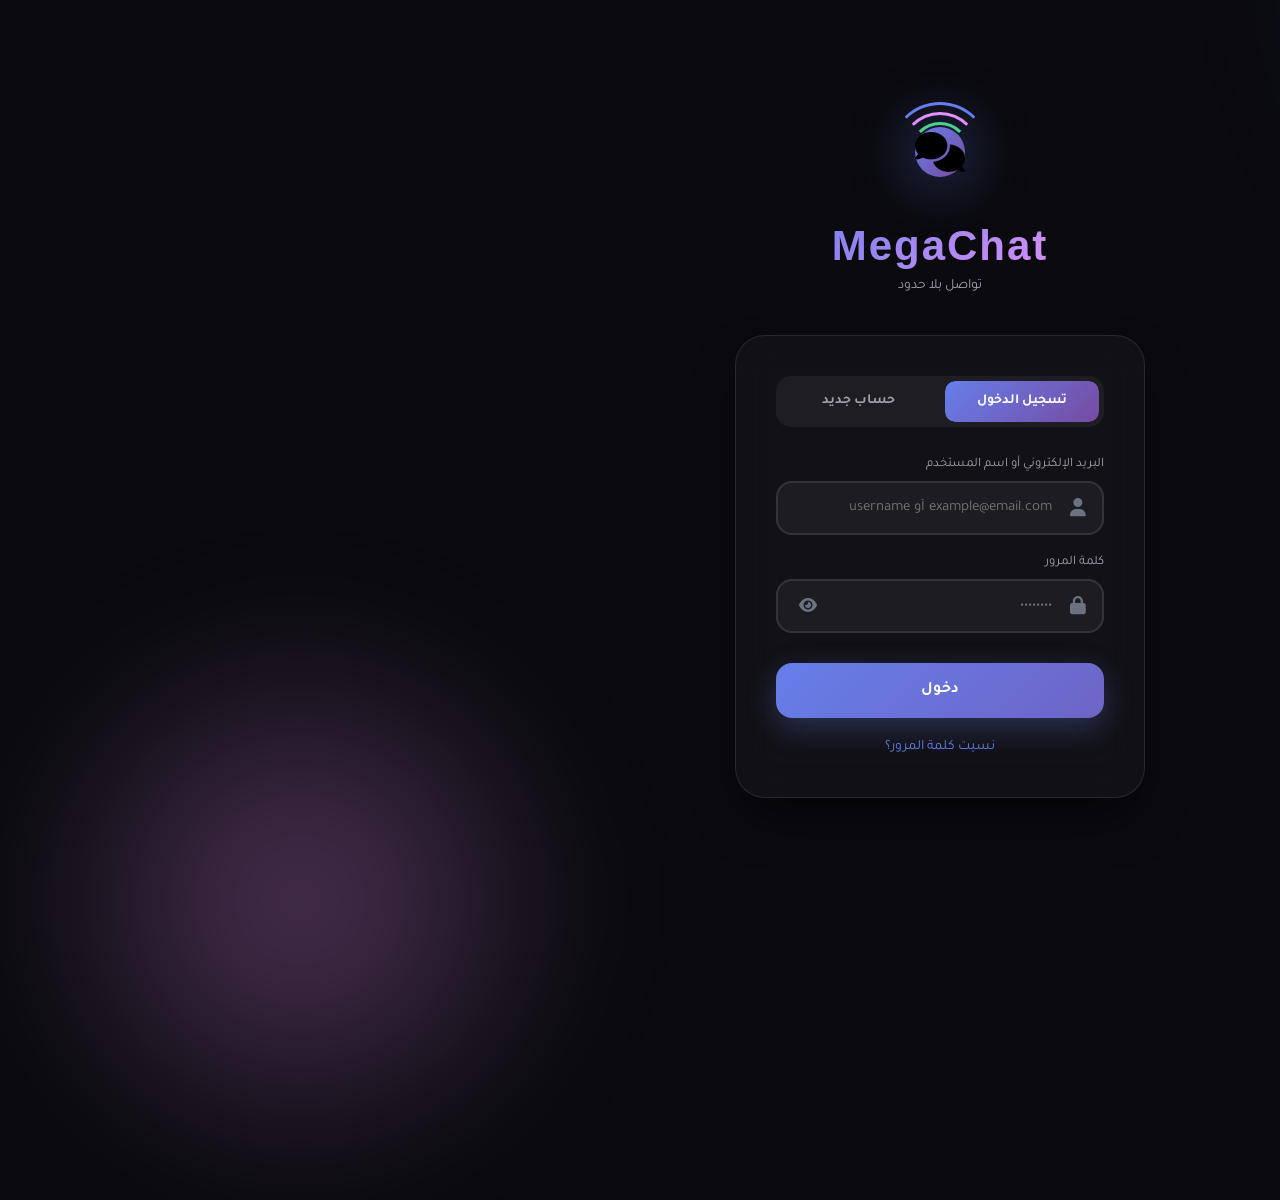
==== commit a95f2452: "Create login.html" ====
--- a/login.html
+++ b/login.html
@@ -3,8 +3,8 @@
 <head>
     <meta charset="UTF-8">
     <meta name="viewport" content="width=device-width, initial-scale=1.0">
-    <title>تسجيل الدخول - MegaChat</title>
-    <link href="https://fonts.googleapis.com/css2?family=Tajawal:wght@300;400;500;700;800&display=swap" rel="stylesheet">
+    <title>MegaChat - تسجيل الدخول</title>
+    <link href="https://fonts.googleapis.com/css2?family=Tajawal:wght@300;400;500;700;800;900&display=swap" rel="stylesheet">
     <link rel="stylesheet" href="https://cdnjs.cloudflare.com/ajax/libs/font-awesome/6.4.0/css/all.min.css">
     <style>
         * {
@@ -15,95 +15,309 @@
 
         body {
             font-family: 'Tajawal', sans-serif;
-            background: linear-gradient(135deg, #0f0f1a 0%, #1a1a2e 50%, #252542 100%);
+            background: #0a0a0f;
             min-height: 100vh;
             display: flex;
             align-items: center;
             justify-content: center;
-            color: white;
             overflow: hidden;
-        }
-
-        .auth-box {
-            background: rgba(26, 26, 46, 0.95);
-            padding: 48px;
-            border-radius: 24px;
+            position: relative;
+        }
+
+        /* خلفية متحركة أسطورية */
+        .bg-animation {
+            position: fixed;
+            top: 0;
+            left: 0;
             width: 100%;
-            max-width: 420px;
+            height: 100%;
+            overflow: hidden;
+            z-index: 0;
+        }
+
+        .bg-animation span {
+            position: absolute;
+            display: block;
+            width: 20px;
+            height: 20px;
+            background: rgba(102, 126, 234, 0.3);
+            animation: float-up 25s linear infinite;
+            bottom: -150px;
+            border-radius: 50%;
+        }
+
+        .bg-animation span:nth-child(1) { left: 25%; width: 80px; height: 80px; animation-delay: 0s; }
+        .bg-animation span:nth-child(2) { left: 10%; width: 20px; height: 20px; animation-delay: 2s; animation-duration: 12s; }
+        .bg-animation span:nth-child(3) { left: 70%; width: 20px; height: 20px; animation-delay: 4s; }
+        .bg-animation span:nth-child(4) { left: 40%; width: 60px; height: 60px; animation-delay: 0s; animation-duration: 18s; }
+        .bg-animation span:nth-child(5) { left: 65%; width: 20px; height: 20px; animation-delay: 0s; }
+        .bg-animation span:nth-child(6) { left: 75%; width: 110px; height: 110px; animation-delay: 3s; }
+        .bg-animation span:nth-child(7) { left: 35%; width: 150px; height: 150px; animation-delay: 7s; }
+        .bg-animation span:nth-child(8) { left: 50%; width: 25px; height: 25px; animation-delay: 15s; animation-duration: 45s; }
+        .bg-animation span:nth-child(9) { left: 20%; width: 15px; height: 15px; animation-delay: 2s; animation-duration: 35s; }
+        .bg-animation span:nth-child(10) { left: 85%; width: 150px; height: 150px; animation-delay: 0s; animation-duration: 11s; }
+
+        @keyframes float-up {
+            0% {
+                transform: translateY(0) rotate(0deg);
+                opacity: 1;
+                border-radius: 0;
+            }
+            100% {
+                transform: translateY(-1000px) rotate(720deg);
+                opacity: 0;
+                border-radius: 50%;
+            }
+        }
+
+        /* تأثير الإضاءة المتحركة */
+        .light-effect {
+            position: absolute;
+            width: 600px;
+            height: 600px;
+            background: radial-gradient(circle, rgba(102, 126, 234, 0.4) 0%, transparent 70%);
+            top: -300px;
+            right: -300px;
+            animation: pulse-light 8s ease-in-out infinite;
+            filter: blur(60px);
+        }
+
+        .light-effect:nth-child(2) {
+            background: radial-gradient(circle, rgba(240, 147, 251, 0.3) 0%, transparent 70%);
+            bottom: -300px;
+            left: -300px;
+            top: auto;
+            right: auto;
+            animation-delay: 4s;
+        }
+
+        @keyframes pulse-light {
+            0%, 100% { transform: scale(1); opacity: 0.5; }
+            50% { transform: scale(1.2); opacity: 0.8; }
+        }
+
+        /* الحاوية الرئيسية */
+        .container {
+            position: relative;
+            z-index: 10;
+            width: 100%;
+            max-width: 450px;
+            padding: 20px;
+        }
+
+        /* شعار متحرك */
+        .logo-container {
             text-align: center;
-            border: 1px solid rgba(255, 255, 255, 0.1);
-            box-shadow: 0 25px 50px -12px rgba(0, 0, 0, 0.5);
-            animation: slideUp 0.5s ease;
-        }
-
-        @keyframes slideUp {
-            from {
-                opacity: 0;
-                transform: translateY(30px);
-            }
-            to {
-                opacity: 1;
-                transform: translateY(0);
-            }
+            margin-bottom: 40px;
+            perspective: 1000px;
+        }
+
+        .logo-3d {
+            width: 100px;
+            height: 100px;
+            margin: 0 auto 20px;
+            position: relative;
+            transform-style: preserve-3d;
+            animation: logo-float 6s ease-in-out infinite;
+        }
+
+        @keyframes logo-float {
+            0%, 100% { transform: translateY(0) rotateY(0deg); }
+            50% { transform: translateY(-20px) rotateY(10deg); }
+        }
+
+        .logo-ring {
+            position: absolute;
+            inset: 0;
+            border: 3px solid transparent;
+            border-top-color: #667eea;
+            border-radius: 50%;
+            animation: spin 3s linear infinite;
+        }
+
+        .logo-ring:nth-child(2) {
+            inset: 10px;
+            border-top-color: #f093fb;
+            animation-duration: 5s;
+            animation-direction: reverse;
+        }
+
+        .logo-ring:nth-child(3) {
+            inset: 20px;
+            border-top-color: #4ade80;
+            animation-duration: 7s;
         }
 
         .logo-icon {
-            width: 80px;
-            height: 80px;
+            position: absolute;
+            inset: 25px;
             background: linear-gradient(135deg, #667eea, #764ba2);
-            border-radius: 24px;
+            border-radius: 50%;
             display: flex;
             align-items: center;
             justify-content: center;
-            margin: 0 auto 24px;
-            font-size: 36px;
-            box-shadow: 0 10px 40px rgba(102, 126, 234, 0.4);
-        }
-
-        h1 {
-            font-size: 28px;
-            margin-bottom: 8px;
-            background: linear-gradient(135deg, #667eea, #f093fb);
+            font-size: 40px;
+            box-shadow: 0 0 60px rgba(102, 126, 234, 0.6);
+            animation: glow 2s ease-in-out infinite;
+        }
+
+        @keyframes glow {
+            0%, 100% { box-shadow: 0 0 60px rgba(102, 126, 234, 0.6); }
+            50% { box-shadow: 0 0 100px rgba(102, 126, 234, 0.9), 0 0 140px rgba(240, 147, 251, 0.4); }
+        }
+
+        @keyframes spin {
+            to { transform: rotate(360deg); }
+        }
+
+        .brand-name {
+            font-size: 42px;
+            font-weight: 900;
+            background: linear-gradient(135deg, #667eea, #f093fb, #4ade80);
+            background-size: 200% 200%;
             -webkit-background-clip: text;
             -webkit-text-fill-color: transparent;
-        }
-
-        .subtitle {
-            color: #a0a0b0;
-            margin-bottom: 32px;
-            font-size: 14px;
-        }
-
-        .form-group {
-            margin-bottom: 20px;
-            text-align: right;
-        }
-
-        .form-group label {
-            display: block;
-            margin-bottom: 8px;
+            animation: gradient-shift 3s ease infinite;
+            letter-spacing: 2px;
+        }
+
+        @keyframes gradient-shift {
+            0% { background-position: 0% 50%; }
+            50% { background-position: 100% 50%; }
+            100% { background-position: 0% 50%; }
+        }
+
+        .brand-tagline {
             color: #a0a0b0;
             font-size: 14px;
+            margin-top: 8px;
+            opacity: 0;
+            animation: fade-in-up 1s ease 0.5s forwards;
+        }
+
+        @keyframes fade-in-up {
+            from { opacity: 0; transform: translateY(20px); }
+            to { opacity: 1; transform: translateY(0); }
+        }
+
+        /* البطاقات المتحركة */
+        .card {
+            background: rgba(255, 255, 255, 0.03);
+            backdrop-filter: blur(20px);
+            border: 1px solid rgba(255, 255, 255, 0.1);
+            border-radius: 30px;
+            padding: 40px;
+            box-shadow: 0 25px 50px -12px rgba(0, 0, 0, 0.5);
+            transform: translateY(50px);
+            opacity: 0;
+            animation: card-enter 0.8s cubic-bezier(0.34, 1.56, 0.64, 1) 0.3s forwards;
+        }
+
+        @keyframes card-enter {
+            to {
+                transform: translateY(0);
+                opacity: 1;
+            }
+        }
+
+        /* التبويبات */
+        .tabs {
+            display: flex;
+            gap: 10px;
+            margin-bottom: 30px;
+            background: rgba(255, 255, 255, 0.05);
+            padding: 5px;
+            border-radius: 15px;
+        }
+
+        .tab {
+            flex: 1;
+            padding: 12px;
+            background: none;
+            border: none;
+            color: #a0a0b0;
+            font-family: inherit;
+            font-size: 14px;
+            font-weight: 600;
+            cursor: pointer;
+            border-radius: 10px;
+            transition: all 0.3s ease;
+            position: relative;
+            overflow: hidden;
+        }
+
+        .tab::before {
+            content: '';
+            position: absolute;
+            inset: 0;
+            background: linear-gradient(135deg, #667eea, #764ba2);
+            opacity: 0;
+            transition: opacity 0.3s ease;
+            border-radius: 10px;
+        }
+
+        .tab span {
+            position: relative;
+            z-index: 1;
+        }
+
+        .tab.active {
+            color: white;
+        }
+
+        .tab.active::before {
+            opacity: 1;
+        }
+
+        /* النماذج */
+        .form {
+            display: none;
+        }
+
+        .form.active {
+            display: block;
+            animation: form-fade 0.4s ease;
+        }
+
+        @keyframes form-fade {
+            from { opacity: 0; transform: translateX(20px); }
+            to { opacity: 1; transform: translateX(0); }
+        }
+
+        .input-group {
+            margin-bottom: 20px;
+            position: relative;
+        }
+
+        .input-group label {
+            display: block;
+            color: #a0a0b0;
+            font-size: 13px;
+            margin-bottom: 8px;
+            transform: translateX(0);
+            transition: all 0.3s ease;
         }
 
         .input-wrapper {
             position: relative;
         }
 
-        .input-wrapper i {
-            position: absolute;
-            right: 16px;
+        .input-icon {
+            position: absolute;
+            right: 18px;
             top: 50%;
             transform: translateY(-50%);
             color: #6b7280;
+            font-size: 18px;
+            transition: all 0.3s ease;
         }
 
         input {
             width: 100%;
-            padding: 14px 16px 14px 48px;
+            padding: 16px 50px 16px 20px;
             background: rgba(255, 255, 255, 0.05);
             border: 2px solid rgba(255, 255, 255, 0.1);
-            border-radius: 12px;
+            border-radius: 16px;
             color: white;
             font-family: inherit;
             font-size: 15px;
@@ -114,113 +328,148 @@
             outline: none;
             border-color: #667eea;
             background: rgba(102, 126, 234, 0.05);
-        }
-
-        input::placeholder {
+            box-shadow: 0 0 20px rgba(102, 126, 234, 0.2);
+        }
+
+        input:focus + .input-icon {
+            color: #667eea;
+            transform: translateY(-50%) scale(1.1);
+        }
+
+        .input-group:focus-within label {
+            color: #667eea;
+            transform: translateX(-5px);
+        }
+
+        /* زر الإظهار/الإخفاء */
+        .toggle-password {
+            position: absolute;
+            left: 18px;
+            top: 50%;
+            transform: translateY(-50%);
+            background: none;
+            border: none;
             color: #6b7280;
-        }
-
-        .btn-login {
+            cursor: pointer;
+            font-size: 16px;
+            padding: 5px;
+            transition: all 0.3s ease;
+        }
+
+        .toggle-password:hover {
+            color: #667eea;
+            transform: translateY(-50%) scale(1.2);
+        }
+
+        /* زر الدخول */
+        .btn-submit {
             width: 100%;
-            padding: 16px;
+            padding: 18px;
+            margin-top: 10px;
             background: linear-gradient(135deg, #667eea, #764ba2);
+            background-size: 200% 200%;
             border: none;
-            border-radius: 12px;
+            border-radius: 16px;
             color: white;
+            font-family: inherit;
             font-size: 16px;
             font-weight: 700;
             cursor: pointer;
-            transition: all 0.3s ease;
-            margin-top: 10px;
-            display: flex;
-            align-items: center;
-            justify-content: center;
-            gap: 10px;
-        }
-
-        .btn-login:hover {
-            transform: translateY(-2px);
-            box-shadow: 0 8px 25px rgba(102, 126, 234, 0.4);
-        }
-
-        .btn-login:active {
-            transform: translateY(0);
-        }
-
-        .divider {
-            margin: 24px 0;
-            position: relative;
-            color: #6b7280;
-            font-size: 13px;
-        }
-
-        .divider::before,
-        .divider::after {
+            position: relative;
+            overflow: hidden;
+            transition: all 0.3s ease;
+            box-shadow: 0 10px 30px rgba(102, 126, 234, 0.3);
+        }
+
+        .btn-submit::before {
             content: '';
             position: absolute;
+            top: 0;
+            left: -100%;
+            width: 100%;
+            height: 100%;
+            background: linear-gradient(90deg, transparent, rgba(255,255,255,0.3), transparent);
+            transition: left 0.5s ease;
+        }
+
+        .btn-submit:hover::before {
+            left: 100%;
+        }
+
+        .btn-submit:hover {
+            transform: translateY(-3px);
+            box-shadow: 0 15px 40px rgba(102, 126, 234, 0.4);
+            animation: gradient-shift 2s ease infinite;
+        }
+
+        .btn-submit:active {
+            transform: translateY(-1px);
+        }
+
+        .btn-submit.loading {
+            pointer-events: none;
+        }
+
+        .btn-submit.loading::after {
+            content: '';
+            position: absolute;
+            width: 20px;
+            height: 20px;
+            border: 2px solid transparent;
+            border-top-color: white;
+            border-radius: 50%;
+            animation: spin 1s linear infinite;
+            right: 20px;
             top: 50%;
-            width: 80px;
-            height: 1px;
-            background: rgba(255, 255, 255, 0.1);
-        }
-
-        .divider::before {
-            right: 0;
-        }
-
-        .divider::after {
-            left: 0;
-        }
-
-        .social-login {
-            display: flex;
-            gap: 12px;
-            justify-content: center;
-        }
-
-        .btn-social {
-            flex: 1;
-            padding: 12px;
-            background: rgba(255, 255, 255, 0.05);
-            border: 1px solid rgba(255, 255, 255, 0.1);
-            border-radius: 12px;
-            color: white;
-            cursor: pointer;
-            transition: all 0.3s ease;
-            font-size: 18px;
-        }
-
-        .btn-social:hover {
-            background: rgba(255, 255, 255, 0.1);
-            transform: translateY(-2px);
-        }
-
-        .register-link {
-            margin-top: 24px;
-            color: #a0a0b0;
-            font-size: 14px;
-        }
-
-        .register-link a {
+            margin-top: -10px;
+        }
+
+        /* رابط نسيان كلمة المرور */
+        .forgot-link {
+            text-align: center;
+            margin-top: 20px;
+        }
+
+        .forgot-link a {
             color: #667eea;
             text-decoration: none;
-            font-weight: 600;
-        }
-
+            font-size: 14px;
+            position: relative;
+            transition: all 0.3s ease;
+        }
+
+        .forgot-link a::after {
+            content: '';
+            position: absolute;
+            bottom: -2px;
+            left: 0;
+            width: 0;
+            height: 1px;
+            background: #667eea;
+            transition: width 0.3s ease;
+        }
+
+        .forgot-link a:hover::after {
+            width: 100%;
+        }
+
+        /* رسائل الخطأ */
         .error-message {
             background: rgba(239, 68, 68, 0.1);
-            border: 1px solid rgba(239, 68, 68, 0.2);
+            border: 1px solid rgba(239, 68, 68, 0.3);
             color: #ef4444;
-            padding: 12px;
-            border-radius: 8px;
+            padding: 12px 16px;
+            border-radius: 12px;
+            font-size: 14px;
             margin-bottom: 20px;
-            font-size: 14px;
             display: none;
+            align-items: center;
+            gap: 10px;
+            animation: shake 0.5s ease;
         }
 
         .error-message.show {
-            display: block;
-            animation: shake 0.5s ease;
+            display: flex;
         }
 
         @keyframes shake {
@@ -228,171 +477,195 @@
             25% { transform: translateX(-10px); }
             75% { transform: translateX(10px); }
         }
+
+        /* نجاح */
+        .success-message {
+            background: rgba(74, 222, 128, 0.1);
+            border: 1px solid rgba(74, 222, 128, 0.3);
+            color: #4ade80;
+            padding: 12px 16px;
+            border-radius: 12px;
+            font-size: 14px;
+            margin-bottom: 20px;
+            display: none;
+            align-items: center;
+            gap: 10px;
+        }
+
+        .success-message.show {
+            display: flex;
+            animation: pulse 0.5s ease;
+        }
+
+        /* مودال إعادة تعيين */
+        .modal-overlay {
+            position: fixed;
+            inset: 0;
+            background: rgba(0, 0, 0, 0.8);
+            backdrop-filter: blur(10px);
+            z-index: 1000;
+            display: none;
+            align-items: center;
+            justify-content: center;
+            opacity: 0;
+            transition: opacity 0.3s ease;
+        }
+
+        .modal-overlay.active {
+            display: flex;
+            opacity: 1;
+        }
+
+        .modal {
+            background: #1a1a2e;
+            border-radius: 30px;
+            padding: 40px;
+            width: 90%;
+            max-width: 400px;
+            transform: scale(0.9);
+            opacity: 0;
+            transition: all 0.3s cubic-bezier(0.34, 1.56, 0.64, 1);
+        }
+
+        .modal-overlay.active .modal {
+            transform: scale(1);
+            opacity: 1;
+        }
+
+        .modal-header {
+            display: flex;
+            justify-content: space-between;
+            align-items: center;
+            margin-bottom: 30px;
+        }
+
+        .modal-header h3 {
+            font-size: 24px;
+        }
+
+        .btn-close {
+            background: none;
+            border: none;
+            color: #a0a0b0;
+            font-size: 24px;
+            cursor: pointer;
+            transition: all 0.3s ease;
+        }
+
+        .btn-close:hover {
+            color: #ef4444;
+            transform: rotate(90deg);
+        }
+
+        /* تأثيرات إضافية */
+        .particle {
+            position: absolute;
+            width: 4px;
+            height: 4px;
+            background: #667eea;
+            border-radius: 50%;
+            pointer-events: none;
+        }
+
+        @media (max-width: 480px) {
+            .card {
+                padding: 30px 20px;
+            }
+            
+            .brand-name {
+                font-size: 32px;
+            }
+        }
     </style>
 </head>
 <body>
-    <div class="auth-box">
-        <div class="logo-icon">
-            <i class="fas fa-comments"></i>
-        </div>
-        <h1>MegaChat</h1>
-        <p class="subtitle">سجل دخولك للمتابعة</p>
-
-        <div class="error-message" id="errorMsg">
-            <i class="fas fa-exclamation-circle"></i>
-            <span>البريد أو كلمة المرور غير صحيحة</span>
-        </div>
-
-        <form id="loginForm" onsubmit="return false;">
-            <div class="form-group">
-                <label>البريد الإلكتروني</label>
-                <div class="input-wrapper">
-                    <input 
-                        type="email" 
-                        id="email" 
-                        placeholder="example@email.com" 
-                        required
-                        autocomplete="email"
-                    >
-                    <i class="fas fa-envelope"></i>
+    <!-- خلفية متحركة -->
+    <div class="bg-animation">
+        <span></span><span></span><span></span><span></span><span></span>
+        <span></span><span></span><span></span><span></span><span></span>
+    </div>
+
+    <!-- تأثيرات الإضاءة -->
+    <div class="light-effect"></div>
+    <div class="light-effect"></div>
+
+    <!-- المحتوى الرئيسي -->
+    <div class="container">
+        <!-- الشعار -->
+        <div class="logo-container">
+            <div class="logo-3d">
+                <div class="logo-ring"></div>
+                <div class="logo-ring"></div>
+                <div class="logo-ring"></div>
+                <div class="logo-icon">
+                    <i class="fas fa-comments"></i>
                 </div>
             </div>
-
-            <div class="form-group">
-                <label>كلمة المرور</label>
-                <div class="input-wrapper">
-                    <input 
-                        type="password" 
-                        id="password" 
-                        placeholder="••••••••" 
-                        required
-                        minlength="6"
-                        autocomplete="current-password"
-                    >
-                    <i class="fas fa-lock"></i>
+            <h1 class="brand-name">MegaChat</h1>
+            <p class="brand-tagline">تواصل بلا حدود</p>
+        </div>
+
+        <!-- البطاقة -->
+        <div class="card">
+            <!-- التبويبات -->
+            <div class="tabs">
+                <button class="tab active" onclick="switchTab('login')">
+                    <span>تسجيل الدخول</span>
+                </button>
+                <button class="tab" onclick="switchTab('register')">
+                    <span>حساب جديد</span>
+                </button>
+            </div>
+
+            <!-- رسائل -->
+            <div class="error-message" id="errorMsg">
+                <i class="fas fa-exclamation-circle"></i>
+                <span></span>
+            </div>
+            <div class="success-message" id="successMsg">
+                <i class="fas fa-check-circle"></i>
+                <span></span>
+            </div>
+
+            <!-- نموذج الدخول -->
+            <form class="form active" id="loginForm" onsubmit="return false;">
+                <div class="input-group">
+                    <label>البريد الإلكتروني أو اسم المستخدم</label>
+                    <div class="input-wrapper">
+                        <input type="text" id="loginUsername" placeholder="example@email.com أو username" required>
+                        <i class="fas fa-user input-icon"></i>
+                    </div>
                 </div>
-            </div>
-
-            <button type="submit" class="btn-login" id="loginBtn">
-                <span>تسجيل الدخول</span>
-                <i class="fas fa-arrow-left"></i>
-            </button>
-        </form>
-
-        <div class="divider">أو</div>
-
-        <div class="social-login">
-            <button class="btn-social" onclick="socialLogin('google')" title="Google">
-                <i class="fab fa-google"></i>
-            </button>
-            <button class="btn-social" onclick="socialLogin('apple')" title="Apple">
-                <i class="fab fa-apple"></i>
-            </button>
-            <button class="btn-social" onclick="socialLogin('github')" title="GitHub">
-                <i class="fab fa-github"></i>
-            </button>
-        </div>
-
-        <div class="register-link">
-            ليس لديك حساب؟ <a href="#" onclick="showRegister()">سجل الآن</a>
-        </div>
-    </div>
-
-    <script>
-        // تسجيل الدخول فوراً بدون انتظار
-        document.getElementById('loginForm').addEventListener('submit', function(e) {
-            e.preventDefault();
-            login();
-        });
-
-        function login() {
-            const email = document.getElementById('email').value;
-            const password = document.getElementById('password').value;
-            const btn = document.getElementById('loginBtn');
-            const errorMsg = document.getElementById('errorMsg');
-
-            // التحقق البسيط
-            if (!email || password.length < 6) {
-                errorMsg.querySelector('span').textContent = 'أدخل بريد صحيح وكلمة مرور (6 أحرف على الأقل)';
-                errorMsg.classList.add('show');
-                setTimeout(() => errorMsg.classList.remove('show'), 3000);
-                return;
-            }
-
-            // تغيير الزر ليثناء المعالجة
-            btn.innerHTML = '<i class="fas fa-spinner fa-spin"></i> <span>جاري الدخول...</span>';
-            btn.style.opacity = '0.8';
-
-            // محاكاة تسجيل الدخول (فورية تقريباً)
-            setTimeout(() => {
-                // حفظ بيانات المستخدم
-                const user = {
-                    id: Date.now(),
-                    name: email.split('@')[0],
-                    email: email,
-                    avatar: `https://i.pravatar.cc/150?img=${Math.floor(Math.random() * 70)}`,
-                    loginTime: Date.now()
-                };
-
-                localStorage.setItem('megachat_user', JSON.stringify(user));
-                localStorage.setItem('megachat_logged_in', 'true');
-
-                // الانتقال فوراً للتطبيق
-                window.location.replace('index.html');
-
-            }, 800); // 800ms فقط للإحساس بالمعالجة
-        }
-
-        // تسجيل دخول اجتماعي
-        function socialLogin(provider) {
-            const btn = document.getElementById('loginBtn');
-            btn.innerHTML = '<i class="fas fa-spinner fa-spin"></i> <span>جاري الدخول...</span>';
-
-            setTimeout(() => {
-                const names = {
-                    google: 'Google User',
-                    apple: 'Apple User',
-                    github: 'GitHub User'
-                };
-
-                const user = {
-                    id: provider + '_' + Date.now(),
-                    name: names[provider],
-                    email: `user@${provider}.com`,
-                    avatar: `https://i.pravatar.cc/150?img=${Math.floor(Math.random() * 70)}`,
-                    provider: provider,
-                    loginTime: Date.now()
-                };
-
-                localStorage.setItem('megachat_user', JSON.stringify(user));
-                localStorage.setItem('megachat_logged_in', 'true');
-
-                window.location.replace('index.html');
-            }, 600);
-        }
-
-        // عرض نموذج التسجيل (يمكن تطويره لاحقاً)
-        function showRegister() {
-            alert('التسجيل: استخدم أي بريد وكلمة مرور (6 أحرف) للدخول');
-        }
-
-        // التحقق إذا كان مسجل مسبقاً
-        if (localStorage.getItem('megachat_logged_in') === 'true') {
-            window.location.replace('index.html');
-        }
-
-        // Enter للتنقل بين الحقول
-        document.getElementById('email').addEventListener('keypress', function(e) {
-            if (e.key === 'Enter') {
-                document.getElementById('password').focus();
-            }
-        });
-
-        document.getElementById('password').addEventListener('keypress', function(e) {
-            if (e.key === 'Enter') {
-                login();
-            }
-        });
-    </script>
-</body>
-</html>
+
+                <div class="input-group">
+                    <label>كلمة المرور</label>
+                    <div class="input-wrapper">
+                        <input type="password" id="loginPassword" placeholder="••••••••" required minlength="6">
+                        <i class="fas fa-lock input-icon"></i>
+                        <button type="button" class="toggle-password" onclick="togglePassword('loginPassword')">
+                            <i class="fas fa-eye"></i>
+                        </button>
+                    </div>
+                </div>
+
+                <button type="submit" class="btn-submit" id="loginBtn" onclick="login()">
+                    دخول
+                </button>
+
+                <div class="forgot-link">
+                    <a href="#" onclick="showResetModal()">نسيت كلمة المرور؟</a>
+                </div>
+            </form>
+
+            <!-- نموذج التسجيل -->
+            <form class="form" id="registerForm" onsubmit="return false;">
+                <div class="input-group">
+                    <label>الاسم الكامل</label>
+                    <div class="input-wrapper">
+                        <input type="text" id="regName" placeholder="محمد أحمد" required>
+                        <i class="fas fa-user input-icon"></i>
+                    </div>
+                </div>
+
+                <div class="input-group">
+                    <label>اسم ال
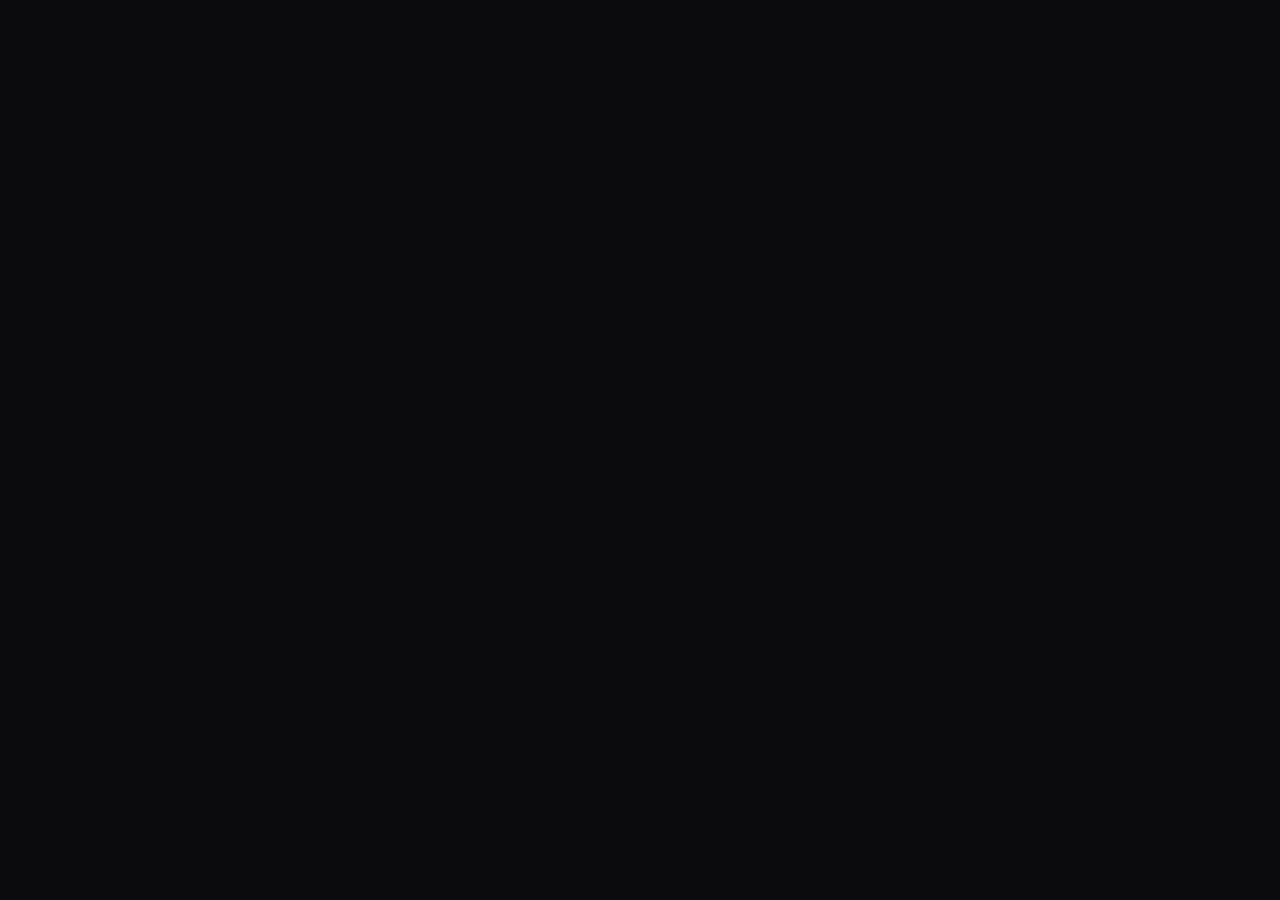
==== commit e54a5aa6: "Create login.html" ====
--- a/login.html
+++ b/login.html
@@ -2,7 +2,10 @@
 <html lang="ar" dir="rtl">
 <head>
     <meta charset="UTF-8">
-    <meta name="viewport" content="width=device-width, initial-scale=1.0">
+    <!-- منع التكبير نهائياً -->
+    <meta name="viewport" content="width=device-width, initial-scale=1.0, maximum-scale=1.0, user-scalable=no, shrink-to-fit=no">
+    <meta name="apple-mobile-web-app-capable" content="yes">
+    <meta name="mobile-web-app-capable" content="yes">
     <title>MegaChat - تسجيل الدخول</title>
     <link href="https://fonts.googleapis.com/css2?family=Tajawal:wght@300;400;500;700;800;900&display=swap" rel="stylesheet">
     <link rel="stylesheet" href="https://cdnjs.cloudflare.com/ajax/libs/font-awesome/6.4.0/css/all.min.css">
@@ -11,17 +14,64 @@
             margin: 0;
             padding: 0;
             box-sizing: border-box;
+            /* منع التكبير على مستوى جميع العناصر */
+            touch-action: pan-x pan-y;
+            -webkit-text-size-adjust: none;
+            -moz-text-size-adjust: none;
+            -ms-text-size-adjust: none;
+            text-size-adjust: none;
+        }
+
+        :root {
+            --primary: #667eea;
+            --secondary: #764ba2;
+            --accent: #f093fb;
+            --success: #4ade80;
+            --error: #ef4444;
+            --dark: #0a0a0f;
+            --card-bg: rgba(255, 255, 255, 0.03);
+            --scale: 1;
+        }
+
+        html {
+            font-size: 16px;
+            /* منع التكبير في المتصفحات */
+            zoom: 1;
+            -moz-transform: scale(1);
+            -moz-transform-origin: 0 0;
         }
 
         body {
             font-family: 'Tajawal', sans-serif;
-            background: #0a0a0f;
+            background: var(--dark);
             min-height: 100vh;
+            min-height: 100dvh;
             display: flex;
             align-items: center;
             justify-content: center;
             overflow: hidden;
-            position: relative;
+            position: fixed;
+            width: 100%;
+            height: 100%;
+            top: 0;
+            left: 0;
+            /* منع جميع إيماءات التكبير */
+            touch-action: none;
+            -webkit-touch-callout: none;
+            -webkit-user-select: none;
+            -khtml-user-select: none;
+            -moz-user-select: none;
+            -ms-user-select: none;
+            user-select: none;
+            -webkit-tap-highlight-color: transparent;
+        }
+
+        /* منع التكبير بالكيبورد على الموبايل */
+        input, textarea, select {
+            font-size: 16px !important;
+            touch-action: manipulation;
+            -webkit-user-select: text;
+            user-select: text;
         }
 
         /* خلفية متحركة أسطورية */
@@ -33,6 +83,11 @@
             height: 100%;
             overflow: hidden;
             z-index: 0;
+            background: 
+                radial-gradient(ellipse at 20% 80%, rgba(102, 126, 234, 0.15) 0%, transparent 50%),
+                radial-gradient(ellipse at 80% 20%, rgba(240, 147, 251, 0.15) 0%, transparent 50%),
+                radial-gradient(ellipse at 40% 40%, rgba(118, 75, 162, 0.1) 0%, transparent 50%);
+            pointer-events: none;
         }
 
         .bg-animation span {
@@ -40,10 +95,11 @@
             display: block;
             width: 20px;
             height: 20px;
-            background: rgba(102, 126, 234, 0.3);
+            background: linear-gradient(135deg, rgba(102, 126, 234, 0.4), rgba(240, 147, 251, 0.2));
             animation: float-up 25s linear infinite;
             bottom: -150px;
             border-radius: 50%;
+            box-shadow: 0 0 20px rgba(102, 126, 234, 0.3);
         }
 
         .bg-animation span:nth-child(1) { left: 25%; width: 80px; height: 80px; animation-delay: 0s; }
@@ -59,53 +115,73 @@
 
         @keyframes float-up {
             0% {
-                transform: translateY(0) rotate(0deg);
+                transform: translateY(0) rotate(0deg) scale(1);
                 opacity: 1;
                 border-radius: 0;
             }
+            50% {
+                transform: translateY(-500px) rotate(360deg) scale(1.2);
+            }
             100% {
-                transform: translateY(-1000px) rotate(720deg);
+                transform: translateY(-1000px) rotate(720deg) scale(0.8);
                 opacity: 0;
                 border-radius: 50%;
             }
         }
 
-        /* تأثير الإضاءة المتحركة */
+        /* تأثيرات الإضاءة */
         .light-effect {
             position: absolute;
-            width: 600px;
-            height: 600px;
-            background: radial-gradient(circle, rgba(102, 126, 234, 0.4) 0%, transparent 70%);
-            top: -300px;
-            right: -300px;
-            animation: pulse-light 8s ease-in-out infinite;
-            filter: blur(60px);
+            width: 800px;
+            height: 800px;
+            background: radial-gradient(circle, rgba(102, 126, 234, 0.3) 0%, transparent 70%);
+            top: -400px;
+            right: -400px;
+            animation: pulse-light 10s ease-in-out infinite;
+            filter: blur(80px);
+            pointer-events: none;
         }
 
         .light-effect:nth-child(2) {
-            background: radial-gradient(circle, rgba(240, 147, 251, 0.3) 0%, transparent 70%);
-            bottom: -300px;
-            left: -300px;
+            background: radial-gradient(circle, rgba(240, 147, 251, 0.25) 0%, transparent 70%);
+            bottom: -400px;
+            left: -400px;
             top: auto;
             right: auto;
-            animation-delay: 4s;
+            animation-delay: 5s;
+        }
+
+        .light-effect:nth-child(3) {
+            background: radial-gradient(circle, rgba(74, 222, 128, 0.2) 0%, transparent 70%);
+            top: 50%;
+            left: 50%;
+            transform: translate(-50%, -50%);
+            animation: rotate-light 20s linear infinite;
         }
 
         @keyframes pulse-light {
-            0%, 100% { transform: scale(1); opacity: 0.5; }
-            50% { transform: scale(1.2); opacity: 0.8; }
-        }
-
-        /* الحاوية الرئيسية */
+            0%, 100% { transform: scale(1) rotate(0deg); opacity: 0.4; }
+            50% { transform: scale(1.3) rotate(180deg); opacity: 0.7; }
+        }
+
+        @keyframes rotate-light {
+            from { transform: translate(-50%, -50%) rotate(0deg); }
+            to { transform: translate(-50%, -50%) rotate(360deg); }
+        }
+
+        /* الحاوية الرئيسية - مقفلة الحجم */
         .container {
             position: relative;
             z-index: 10;
             width: 100%;
-            max-width: 450px;
+            max-width: 480px;
             padding: 20px;
-        }
-
-        /* شعار متحرك */
+            perspective: 1000px;
+            transform: scale(var(--scale));
+            transform-origin: center center;
+        }
+
+        /* الشعار */
         .logo-container {
             text-align: center;
             margin-bottom: 40px;
@@ -113,57 +189,84 @@
         }
 
         .logo-3d {
-            width: 100px;
-            height: 100px;
-            margin: 0 auto 20px;
+            width: 120px;
+            height: 120px;
+            margin: 0 auto 25px;
             position: relative;
             transform-style: preserve-3d;
             animation: logo-float 6s ease-in-out infinite;
+            cursor: pointer;
+        }
+
+        .logo-3d:hover {
+            animation-play-state: paused;
         }
 
         @keyframes logo-float {
-            0%, 100% { transform: translateY(0) rotateY(0deg); }
-            50% { transform: translateY(-20px) rotateY(10deg); }
+            0%, 100% { transform: translateY(0) rotateY(0deg) rotateX(0deg); }
+            25% { transform: translateY(-15px) rotateY(5deg) rotateX(5deg); }
+            50% { transform: translateY(-25px) rotateY(0deg) rotateX(0deg); }
+            75% { transform: translateY(-15px) rotateY(-5deg) rotateX(-5deg); }
         }
 
         .logo-ring {
             position: absolute;
             inset: 0;
             border: 3px solid transparent;
-            border-top-color: #667eea;
+            border-top-color: var(--primary);
             border-radius: 50%;
             animation: spin 3s linear infinite;
+            box-shadow: 0 0 20px rgba(102, 126, 234, 0.3);
         }
 
         .logo-ring:nth-child(2) {
             inset: 10px;
-            border-top-color: #f093fb;
+            border-top-color: var(--accent);
             animation-duration: 5s;
             animation-direction: reverse;
+            border-right-color: rgba(240, 147, 251, 0.3);
         }
 
         .logo-ring:nth-child(3) {
             inset: 20px;
-            border-top-color: #4ade80;
+            border-top-color: var(--success);
             animation-duration: 7s;
+            border-left-color: rgba(74, 222, 128, 0.3);
         }
 
         .logo-icon {
             position: absolute;
-            inset: 25px;
-            background: linear-gradient(135deg, #667eea, #764ba2);
+            inset: 30px;
+            background: linear-gradient(135deg, var(--primary), var(--secondary));
             border-radius: 50%;
             display: flex;
             align-items: center;
             justify-content: center;
-            font-size: 40px;
-            box-shadow: 0 0 60px rgba(102, 126, 234, 0.6);
+            font-size: 45px;
+            box-shadow: 
+                0 0 60px rgba(102, 126, 234, 0.6),
+                inset 0 0 20px rgba(255,255,255,0.2);
             animation: glow 2s ease-in-out infinite;
+            transition: transform 0.3s ease;
+        }
+
+        .logo-3d:hover .logo-icon {
+            transform: scale(1.1);
         }
 
         @keyframes glow {
-            0%, 100% { box-shadow: 0 0 60px rgba(102, 126, 234, 0.6); }
-            50% { box-shadow: 0 0 100px rgba(102, 126, 234, 0.9), 0 0 140px rgba(240, 147, 251, 0.4); }
+            0%, 100% { 
+                box-shadow: 
+                    0 0 60px rgba(102, 126, 234, 0.6),
+                    0 0 100px rgba(102, 126, 234, 0.3),
+                    inset 0 0 20px rgba(255,255,255,0.2);
+            }
+            50% { 
+                box-shadow: 
+                    0 0 80px rgba(102, 126, 234, 0.9), 
+                    0 0 140px rgba(240, 147, 251, 0.5),
+                    inset 0 0 30px rgba(255,255,255,0.3);
+            }
         }
 
         @keyframes spin {
@@ -171,14 +274,15 @@
         }
 
         .brand-name {
-            font-size: 42px;
+            font-size: 48px;
             font-weight: 900;
-            background: linear-gradient(135deg, #667eea, #f093fb, #4ade80);
-            background-size: 200% 200%;
+            background: linear-gradient(135deg, var(--primary), var(--accent), var(--success), var(--primary));
+            background-size: 300% 300%;
             -webkit-background-clip: text;
             -webkit-text-fill-color: transparent;
-            animation: gradient-shift 3s ease infinite;
-            letter-spacing: 2px;
+            animation: gradient-shift 4s ease infinite;
+            letter-spacing: 3px;
+            text-shadow: 0 0 30px rgba(102, 126, 234, 0.3);
         }
 
         @keyframes gradient-shift {
@@ -189,10 +293,11 @@
 
         .brand-tagline {
             color: #a0a0b0;
-            font-size: 14px;
-            margin-top: 8px;
+            font-size: 16px;
+            margin-top: 10px;
             opacity: 0;
             animation: fade-in-up 1s ease 0.5s forwards;
+            letter-spacing: 1px;
         }
 
         @keyframes fade-in-up {
@@ -200,22 +305,34 @@
             to { opacity: 1; transform: translateY(0); }
         }
 
-        /* البطاقات المتحركة */
+        /* البطاقة */
         .card {
-            background: rgba(255, 255, 255, 0.03);
+            background: var(--card-bg);
             backdrop-filter: blur(20px);
             border: 1px solid rgba(255, 255, 255, 0.1);
             border-radius: 30px;
             padding: 40px;
-            box-shadow: 0 25px 50px -12px rgba(0, 0, 0, 0.5);
-            transform: translateY(50px);
+            box-shadow: 
+                0 25px 50px -12px rgba(0, 0, 0, 0.5),
+                0 0 0 1px rgba(255, 255, 255, 0.05),
+                inset 0 1px 0 rgba(255, 255, 255, 0.1);
+            transform: translateY(50px) rotateX(10deg);
             opacity: 0;
             animation: card-enter 0.8s cubic-bezier(0.34, 1.56, 0.64, 1) 0.3s forwards;
+            transition: transform 0.3s ease, box-shadow 0.3s ease;
+        }
+
+        .card:hover {
+            transform: translateY(-5px) rotateX(0deg);
+            box-shadow: 
+                0 30px 60px -12px rgba(0, 0, 0, 0.6),
+                0 0 0 1px rgba(102, 126, 234, 0.2),
+                0 0 40px rgba(102, 126, 234, 0.1);
         }
 
         @keyframes card-enter {
             to {
-                transform: translateY(0);
+                transform: translateY(0) rotateX(0deg);
                 opacity: 1;
             }
         }
@@ -226,43 +343,48 @@
             gap: 10px;
             margin-bottom: 30px;
             background: rgba(255, 255, 255, 0.05);
-            padding: 5px;
-            border-radius: 15px;
+            padding: 6px;
+            border-radius: 16px;
+            position: relative;
         }
 
         .tab {
             flex: 1;
-            padding: 12px;
+            padding: 14px;
             background: none;
             border: none;
             color: #a0a0b0;
             font-family: inherit;
-            font-size: 14px;
+            font-size: 15px;
             font-weight: 600;
             cursor: pointer;
-            border-radius: 10px;
-            transition: all 0.3s ease;
+            border-radius: 12px;
+            transition: all 0.3s cubic-bezier(0.4, 0, 0.2, 1);
             position: relative;
             overflow: hidden;
+            z-index: 1;
         }
 
         .tab::before {
             content: '';
             position: absolute;
             inset: 0;
-            background: linear-gradient(135deg, #667eea, #764ba2);
+            background: linear-gradient(135deg, var(--primary), var(--secondary));
             opacity: 0;
-            transition: opacity 0.3s ease;
-            border-radius: 10px;
-        }
-
-        .tab span {
-            position: relative;
-            z-index: 1;
+            transition: all 0.3s ease;
+            border-radius: 12px;
+            z-index: -1;
+        }
+
+        .tab:hover {
+            color: white;
+            transform: translateY(-2px);
         }
 
         .tab.active {
             color: white;
+            transform: translateY(-2px);
+            box-shadow: 0 10px 25px rgba(102, 126, 234, 0.3);
         }
 
         .tab.active::before {
@@ -276,26 +398,27 @@
 
         .form.active {
             display: block;
-            animation: form-fade 0.4s ease;
+            animation: form-fade 0.5s cubic-bezier(0.4, 0, 0.2, 1);
         }
 
         @keyframes form-fade {
-            from { opacity: 0; transform: translateX(20px); }
-            to { opacity: 1; transform: translateX(0); }
+            from { opacity: 0; transform: translateX(30px) scale(0.95); }
+            to { opacity: 1; transform: translateX(0) scale(1); }
         }
 
         .input-group {
-            margin-bottom: 20px;
+            margin-bottom: 24px;
             position: relative;
         }
 
         .input-group label {
             display: block;
             color: #a0a0b0;
-            font-size: 13px;
-            margin-bottom: 8px;
-            transform: translateX(0);
+            font-size: 14px;
+            margin-bottom: 10px;
+            font-weight: 500;
             transition: all 0.3s ease;
+            transform-origin: right;
         }
 
         .input-wrapper {
@@ -310,35 +433,39 @@
             color: #6b7280;
             font-size: 18px;
             transition: all 0.3s ease;
+            z-index: 2;
         }
 
         input {
             width: 100%;
-            padding: 16px 50px 16px 20px;
+            padding: 18px 50px 18px 20px;
             background: rgba(255, 255, 255, 0.05);
             border: 2px solid rgba(255, 255, 255, 0.1);
             border-radius: 16px;
             color: white;
             font-family: inherit;
-            font-size: 15px;
-            transition: all 0.3s ease;
+            font-size: 16px;
+            transition: all 0.3s cubic-bezier(0.4, 0, 0.2, 1);
         }
 
         input:focus {
             outline: none;
-            border-color: #667eea;
-            background: rgba(102, 126, 234, 0.05);
-            box-shadow: 0 0 20px rgba(102, 126, 234, 0.2);
+            border-color: var(--primary);
+            background: rgba(102, 126, 234, 0.08);
+            box-shadow: 
+                0 0 0 4px rgba(102, 126, 234, 0.1),
+                0 0 20px rgba(102, 126, 234, 0.2);
+            transform: translateY(-2px);
         }
 
         input:focus + .input-icon {
-            color: #667eea;
+            color: var(--primary);
             transform: translateY(-50%) scale(1.1);
         }
 
         .input-group:focus-within label {
-            color: #667eea;
-            transform: translateX(-5px);
+            color: var(--primary);
+            transform: translateX(-5px) scale(1.05);
         }
 
         /* زر الإظهار/الإخفاء */
@@ -352,33 +479,38 @@
             color: #6b7280;
             cursor: pointer;
             font-size: 16px;
-            padding: 5px;
+            padding: 8px;
             transition: all 0.3s ease;
+            border-radius: 8px;
+            z-index: 2;
         }
 
         .toggle-password:hover {
-            color: #667eea;
-            transform: translateY(-50%) scale(1.2);
+            color: var(--primary);
+            background: rgba(102, 126, 234, 0.1);
+            transform: translateY(-50%) scale(1.1);
         }
 
         /* زر الدخول */
         .btn-submit {
             width: 100%;
-            padding: 18px;
-            margin-top: 10px;
-            background: linear-gradient(135deg, #667eea, #764ba2);
+            padding: 20px;
+            margin-top: 15px;
+            background: linear-gradient(135deg, var(--primary), var(--secondary));
             background-size: 200% 200%;
             border: none;
             border-radius: 16px;
             color: white;
             font-family: inherit;
-            font-size: 16px;
+            font-size: 17px;
             font-weight: 700;
             cursor: pointer;
             position: relative;
             overflow: hidden;
-            transition: all 0.3s ease;
-            box-shadow: 0 10px 30px rgba(102, 126, 234, 0.3);
+            transition: all 0.3s cubic-bezier(0.4, 0, 0.2, 1);
+            box-shadow: 
+                0 10px 30px rgba(102, 126, 234, 0.3),
+                0 0 0 1px rgba(255,255,255,0.1) inset;
         }
 
         .btn-submit::before {
@@ -388,8 +520,8 @@
             left: -100%;
             width: 100%;
             height: 100%;
-            background: linear-gradient(90deg, transparent, rgba(255,255,255,0.3), transparent);
-            transition: left 0.5s ease;
+            background: linear-gradient(90deg, transparent, rgba(255,255,255,0.4), transparent);
+            transition: left 0.6s ease;
         }
 
         .btn-submit:hover::before {
@@ -397,45 +529,49 @@
         }
 
         .btn-submit:hover {
-            transform: translateY(-3px);
-            box-shadow: 0 15px 40px rgba(102, 126, 234, 0.4);
+            transform: translateY(-3px) scale(1.02);
+            box-shadow: 
+                0 20px 40px rgba(102, 126, 234, 0.4),
+                0 0 0 1px rgba(255,255,255,0.2) inset;
             animation: gradient-shift 2s ease infinite;
         }
 
         .btn-submit:active {
-            transform: translateY(-1px);
+            transform: translateY(-1px) scale(0.98);
         }
 
         .btn-submit.loading {
             pointer-events: none;
+            color: transparent;
         }
 
         .btn-submit.loading::after {
             content: '';
             position: absolute;
-            width: 20px;
-            height: 20px;
-            border: 2px solid transparent;
+            width: 24px;
+            height: 24px;
+            border: 3px solid transparent;
             border-top-color: white;
             border-radius: 50%;
             animation: spin 1s linear infinite;
-            right: 20px;
+            left: 50%;
             top: 50%;
-            margin-top: -10px;
+            margin: -12px 0 0 -12px;
         }
 
         /* رابط نسيان كلمة المرور */
         .forgot-link {
             text-align: center;
-            margin-top: 20px;
+            margin-top: 25px;
         }
 
         .forgot-link a {
-            color: #667eea;
+            color: var(--primary);
             text-decoration: none;
             font-size: 14px;
             position: relative;
             transition: all 0.3s ease;
+            font-weight: 500;
         }
 
         .forgot-link a::after {
@@ -444,228 +580,59 @@
             bottom: -2px;
             left: 0;
             width: 0;
-            height: 1px;
-            background: #667eea;
+            height: 2px;
+            background: linear-gradient(90deg, var(--primary), var(--accent));
             transition: width 0.3s ease;
+        }
+
+        .forgot-link a:hover {
+            color: var(--accent);
         }
 
         .forgot-link a:hover::after {
             width: 100%;
         }
 
-        /* رسائل الخطأ */
-        .error-message {
-            background: rgba(239, 68, 68, 0.1);
-            border: 1px solid rgba(239, 68, 68, 0.3);
-            color: #ef4444;
-            padding: 12px 16px;
-            border-radius: 12px;
+        /* الرسائل */
+        .message {
+            padding: 14px 18px;
+            border-radius: 14px;
             font-size: 14px;
             margin-bottom: 20px;
             display: none;
             align-items: center;
-            gap: 10px;
-            animation: shake 0.5s ease;
-        }
-
-        .error-message.show {
+            gap: 12px;
+            animation: slide-in 0.4s cubic-bezier(0.4, 0, 0.2, 1);
+            border: 1px solid;
+        }
+
+        .message.show {
             display: flex;
+        }
+
+        .message.error {
+            background: rgba(239, 68, 68, 0.1);
+            border-color: rgba(239, 68, 68, 0.3);
+            color: #ef4444;
+        }
+
+        .message.success {
+            background: rgba(74, 222, 128, 0.1);
+            border-color: rgba(74, 222, 128, 0.3);
+            color: #4ade80;
+        }
+
+        @keyframes slide-in {
+            from { 
+                opacity: 0; 
+                transform: translateY(-20px) scale(0.95); 
+            }
+            to { 
+                opacity: 1; 
+                transform: translateY(0) scale(1); 
+            }
         }
 
         @keyframes shake {
             0%, 100% { transform: translateX(0); }
-            25% { transform: translateX(-10px); }
-            75% { transform: translateX(10px); }
-        }
-
-        /* نجاح */
-        .success-message {
-            background: rgba(74, 222, 128, 0.1);
-            border: 1px solid rgba(74, 222, 128, 0.3);
-            color: #4ade80;
-            padding: 12px 16px;
-            border-radius: 12px;
-            font-size: 14px;
-            margin-bottom: 20px;
-            display: none;
-            align-items: center;
-            gap: 10px;
-        }
-
-        .success-message.show {
-            display: flex;
-            animation: pulse 0.5s ease;
-        }
-
-        /* مودال إعادة تعيين */
-        .modal-overlay {
-            position: fixed;
-            inset: 0;
-            background: rgba(0, 0, 0, 0.8);
-            backdrop-filter: blur(10px);
-            z-index: 1000;
-            display: none;
-            align-items: center;
-            justify-content: center;
-            opacity: 0;
-            transition: opacity 0.3s ease;
-        }
-
-        .modal-overlay.active {
-            display: flex;
-            opacity: 1;
-        }
-
-        .modal {
-            background: #1a1a2e;
-            border-radius: 30px;
-            padding: 40px;
-            width: 90%;
-            max-width: 400px;
-            transform: scale(0.9);
-            opacity: 0;
-            transition: all 0.3s cubic-bezier(0.34, 1.56, 0.64, 1);
-        }
-
-        .modal-overlay.active .modal {
-            transform: scale(1);
-            opacity: 1;
-        }
-
-        .modal-header {
-            display: flex;
-            justify-content: space-between;
-            align-items: center;
-            margin-bottom: 30px;
-        }
-
-        .modal-header h3 {
-            font-size: 24px;
-        }
-
-        .btn-close {
-            background: none;
-            border: none;
-            color: #a0a0b0;
-            font-size: 24px;
-            cursor: pointer;
-            transition: all 0.3s ease;
-        }
-
-        .btn-close:hover {
-            color: #ef4444;
-            transform: rotate(90deg);
-        }
-
-        /* تأثيرات إضافية */
-        .particle {
-            position: absolute;
-            width: 4px;
-            height: 4px;
-            background: #667eea;
-            border-radius: 50%;
-            pointer-events: none;
-        }
-
-        @media (max-width: 480px) {
-            .card {
-                padding: 30px 20px;
-            }
-            
-            .brand-name {
-                font-size: 32px;
-            }
-        }
-    </style>
-</head>
-<body>
-    <!-- خلفية متحركة -->
-    <div class="bg-animation">
-        <span></span><span></span><span></span><span></span><span></span>
-        <span></span><span></span><span></span><span></span><span></span>
-    </div>
-
-    <!-- تأثيرات الإضاءة -->
-    <div class="light-effect"></div>
-    <div class="light-effect"></div>
-
-    <!-- المحتوى الرئيسي -->
-    <div class="container">
-        <!-- الشعار -->
-        <div class="logo-container">
-            <div class="logo-3d">
-                <div class="logo-ring"></div>
-                <div class="logo-ring"></div>
-                <div class="logo-ring"></div>
-                <div class="logo-icon">
-                    <i class="fas fa-comments"></i>
-                </div>
-            </div>
-            <h1 class="brand-name">MegaChat</h1>
-            <p class="brand-tagline">تواصل بلا حدود</p>
-        </div>
-
-        <!-- البطاقة -->
-        <div class="card">
-            <!-- التبويبات -->
-            <div class="tabs">
-                <button class="tab active" onclick="switchTab('login')">
-                    <span>تسجيل الدخول</span>
-                </button>
-                <button class="tab" onclick="switchTab('register')">
-                    <span>حساب جديد</span>
-                </button>
-            </div>
-
-            <!-- رسائل -->
-            <div class="error-message" id="errorMsg">
-                <i class="fas fa-exclamation-circle"></i>
-                <span></span>
-            </div>
-            <div class="success-message" id="successMsg">
-                <i class="fas fa-check-circle"></i>
-                <span></span>
-            </div>
-
-            <!-- نموذج الدخول -->
-            <form class="form active" id="loginForm" onsubmit="return false;">
-                <div class="input-group">
-                    <label>البريد الإلكتروني أو اسم المستخدم</label>
-                    <div class="input-wrapper">
-                        <input type="text" id="loginUsername" placeholder="example@email.com أو username" required>
-                        <i class="fas fa-user input-icon"></i>
-                    </div>
-                </div>
-
-                <div class="input-group">
-                    <label>كلمة المرور</label>
-                    <div class="input-wrapper">
-                        <input type="password" id="loginPassword" placeholder="••••••••" required minlength="6">
-                        <i class="fas fa-lock input-icon"></i>
-                        <button type="button" class="toggle-password" onclick="togglePassword('loginPassword')">
-                            <i class="fas fa-eye"></i>
-                        </button>
-                    </div>
-                </div>
-
-                <button type="submit" class="btn-submit" id="loginBtn" onclick="login()">
-                    دخول
-                </button>
-
-                <div class="forgot-link">
-                    <a href="#" onclick="showResetModal()">نسيت كلمة المرور؟</a>
-                </div>
-            </form>
-
-            <!-- نموذج التسجيل -->
-            <form class="form" id="registerForm" onsubmit="return false;">
-                <div class="input-group">
-                    <label>الاسم الكامل</label>
-                    <div class="input-wrapper">
-                        <input type="text" id="regName" placeholder="محمد أحمد" required>
-                        <i class="fas fa-user input-icon"></i>
-                    </div>
-                </div>
-
-                <div class="input-group">
-                    <label>اسم ال
+            20% { transform: translateX(-10
